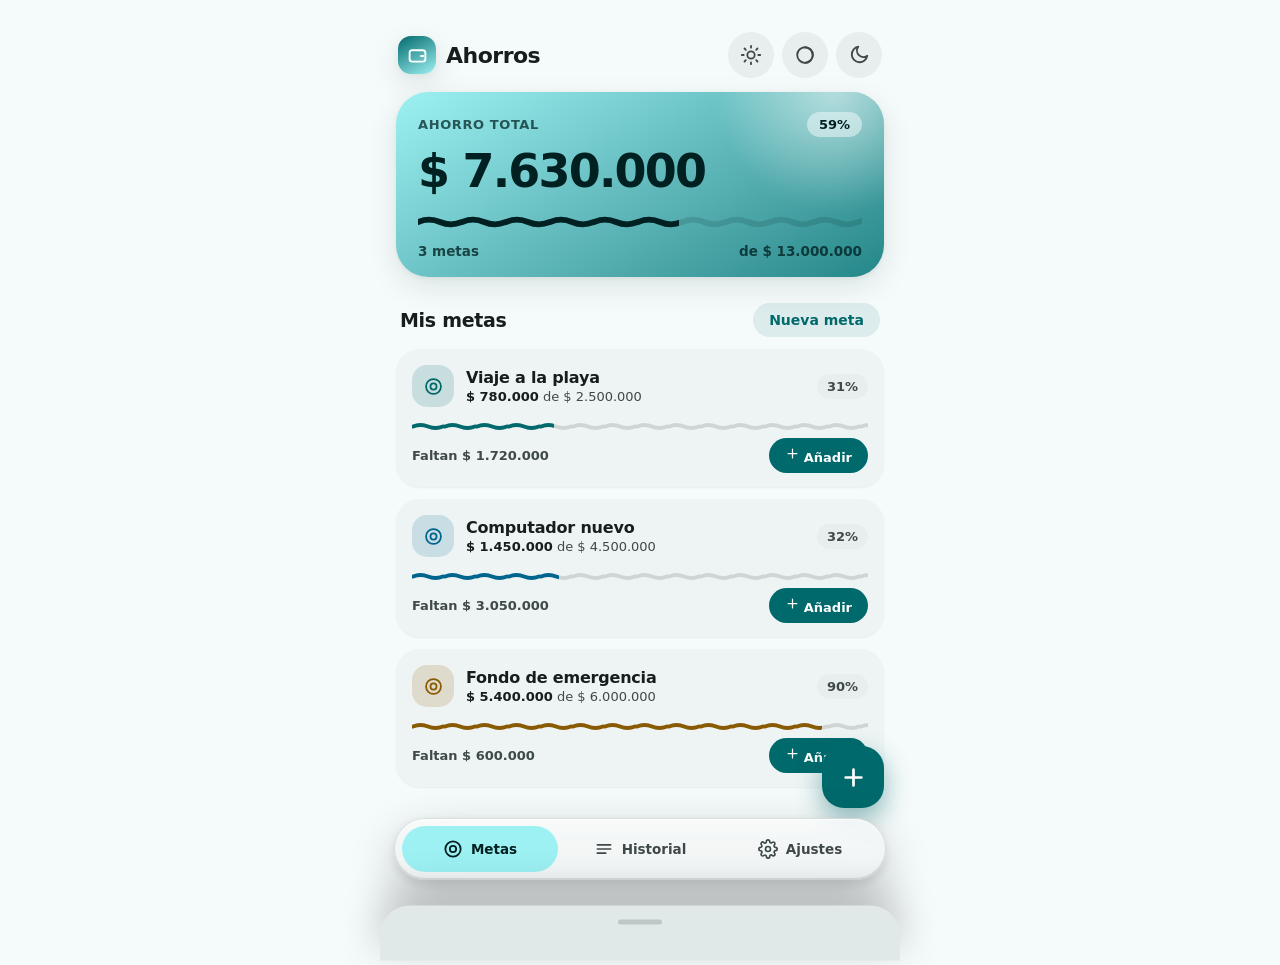
==== twa/app/src/main/assets/index.html @ 3bc35446 "fev: convertir TWA a WebView embebido (sin Chrome, offline)" ====
<!DOCTYPE html>
<html lang="es" data-theme="light">
<head>
<meta charset="utf-8" />
<meta name="viewport" content="width=device-width, initial-scale=1, viewport-fit=cover" />
<title>Ahorros</title>
<meta name="theme-color" content="#F5FAFA" media="(prefers-color-scheme: light)" />
<meta name="theme-color" content="#0E1414" media="(prefers-color-scheme: dark)" />
<meta name="apple-mobile-web-app-capable" content="yes" />
<meta name="apple-mobile-web-app-status-bar-style" content="default" />
<meta name="description" content="App de ahorros con metas y progreso animado." />
<link rel="manifest" href="./manifest.webmanifest" />
<link rel="icon" href="./icon.svg" type="image/svg+xml" />
<link rel="apple-touch-icon" href="./icon.svg" />
<link rel="stylesheet" href="./styles.css" />
</head>
<body>
  <div class="app">
    <header class="topbar">
      <div class="brand">
        <span class="brand-mark" aria-hidden="true">
          <svg viewBox="0 0 24 24" fill="none" stroke="currentColor" stroke-width="2.2" stroke-linecap="round" stroke-linejoin="round">
            <path d="M3 8.5A2.5 2.5 0 0 1 5.5 6H18a3 3 0 0 1 3 3v7a3 3 0 0 1-3 3H6a3 3 0 0 1-3-3z" />
            <path d="M16 12.5h2.5" />
          </svg>
        </span>
        <h1>Ahorros</h1>
      </div>
      <div class="topbar-actions">
        <button class="icon-btn press" id="dynamicToggle" aria-label="Color dinámico" aria-pressed="true">
          <svg viewBox="0 0 24 24" fill="none" stroke="currentColor" stroke-width="2" stroke-linecap="round" stroke-linejoin="round">
            <circle cx="12" cy="12" r="4" />
            <path d="M12 2v2M12 20v2M4.93 4.93l1.41 1.41M17.66 17.66l1.41 1.41M2 12h2M20 12h2M4.93 19.07l1.41-1.41M17.66 6.34l1.41-1.41" />
          </svg>
        </button>
        <button class="icon-btn press" id="ringToggle" aria-label="Cambiar a progreso circular" aria-pressed="false">
          <svg viewBox="0 0 24 24" fill="none" stroke="currentColor" stroke-width="2" stroke-linecap="round" stroke-linejoin="round">
            <circle cx="12" cy="12" r="8.5" />
            <path d="M12 3.5a8.5 8.5 0 0 1 0 17" />
          </svg>
        </button>
        <button class="icon-btn press" id="themeBtn" aria-label="Cambiar tema">
          <svg viewBox="0 0 24 24" fill="none" stroke="currentColor" stroke-width="2" stroke-linecap="round" stroke-linejoin="round">
            <path d="M21 12.8A8.5 8.5 0 1 1 11.2 3a7 7 0 0 0 9.8 9.8z" />
          </svg>
        </button>
      </div>
    </header>

    <main>
      <section class="view" id="view-goals">
        <div class="hero" id="hero">
          <div class="hero-glow" aria-hidden="true"></div>
          <div class="hero-top">
            <span class="hero-label">Ahorro total</span>
            <span class="hero-chip" id="heroPct">0%</span>
          </div>
          <div class="hero-amount" id="totalAmount" data-v="0">$0</div>
          <div class="prog prog-lg" id="heroProg" style="--p:0">
            <span class="prog-track"></span>
            <span class="prog-fill"></span>
            <span class="prog-stop"></span>
          </div>
          <div class="ring ring-lg" id="heroRing" hidden style="--p:0" aria-hidden="true">
            <svg viewBox="0 0 120 120">
              <path class="ring-track" d="" />
              <path class="ring-fill" d="" />
            </svg>
            <div class="ring-center">
              <span class="ring-pct" id="heroRingPct">0%</span>
            </div>
          </div>
          <div class="hero-foot">
            <span id="heroGoals">0 metas</span>
            <span id="heroTarget">de $0</span>
          </div>
        </div>

        <div class="section-head">
          <h2>Mis metas</h2>
          <button class="text-btn press" id="newGoalBtn">Nueva meta</button>
        </div>

        <ul class="goals" id="goalList"></ul>

        <div class="empty" id="emptyGoals" hidden>
          <div class="empty-art" aria-hidden="true">
            <svg viewBox="0 0 24 24" fill="none" stroke="currentColor" stroke-width="1.6" stroke-linecap="round" stroke-linejoin="round">
              <circle cx="12" cy="12" r="9" />
              <circle cx="12" cy="12" r="4.5" />
              <circle cx="12" cy="12" r="1" />
            </svg>
          </div>
          <h3>Sin metas todavía</h3>
          <p>Crea tu primera meta y mira cómo crece el progreso.</p>
          <button class="btn-filled press" id="emptyCreate">Crear mi primera meta</button>
        </div>
      </section>

      <section class="view" id="view-history" hidden>
        <div class="section-head">
          <h2>Historial</h2>
          <span class="muted" id="historyCount"></span>
        </div>
        <ul class="history" id="historyList"></ul>
        <div class="empty" id="emptyHistory" hidden>
          <div class="empty-art" aria-hidden="true">
            <svg viewBox="0 0 24 24" fill="none" stroke="currentColor" stroke-width="1.6" stroke-linecap="round" stroke-linejoin="round">
              <path d="M3.5 12a8.5 8.5 0 1 0 2.6-6.1" />
              <path d="M3 4.5V9h4.5" />
              <path d="M12 8v4.5l3 1.8" />
            </svg>
          </div>
          <h3>Aún no hay movimientos</h3>
          <p>Cada aporte que hagas aparecerá aquí.</p>
        </div>
      </section>

      <section class="view" id="view-settings" hidden>
        <div class="section-head">
          <h2>Ajustes</h2>
        </div>
        <ul class="settings" id="settingsList"></ul>
      </section>
    </main>

    <button class="fab press" id="fab" aria-label="Nueva meta">
      <svg viewBox="0 0 24 24" fill="none" stroke="currentColor" stroke-width="2.4" stroke-linecap="round">
        <path d="M12 5v14M5 12h14" />
      </svg>
    </button>

    <nav class="navbar" id="nav" aria-label="Navegación principal">
      <span class="nav-indicator" id="navIndicator" aria-hidden="true"></span>
      <button class="nav-item is-active press" data-view="goals">
        <svg viewBox="0 0 24 24" fill="none" stroke="currentColor" stroke-width="2" stroke-linecap="round" stroke-linejoin="round">
          <circle cx="12" cy="12" r="8.5" />
          <circle cx="12" cy="12" r="3.5" />
        </svg>
        <span>Metas</span>
      </button>
      <button class="nav-item press" data-view="history">
        <svg viewBox="0 0 24 24" fill="none" stroke="currentColor" stroke-width="2" stroke-linecap="round" stroke-linejoin="round">
          <path d="M4 7h16M4 12h16M4 17h10" />
        </svg>
        <span>Historial</span>
      </button>
      <button class="nav-item press" data-view="settings">
        <svg viewBox="0 0 24 24" fill="none" stroke="currentColor" stroke-width="2" stroke-linecap="round" stroke-linejoin="round">
          <circle cx="12" cy="12" r="3" />
          <path d="M19.4 15a1.65 1.65 0 0 0 .33 1.82l.06.06a2 2 0 1 1-2.83 2.83l-.06-.06a1.65 1.65 0 0 0-1.82-.33 1.65 1.65 0 0 0-1 1.51V21a2 2 0 0 1-4 0v-.09A1.65 1.65 0 0 0 9 19.4a1.65 1.65 0 0 0-1.82.33l-.06.06a2 2 0 1 1-2.83-2.83l.06-.06a1.65 1.65 0 0 0 .33-1.82 1.65 1.65 0 0 0-1.51-1H3a2 2 0 0 1 0-4h.09A1.65 1.65 0 0 0 4.6 9a1.65 1.65 0 0 0-.33-1.82l-.06-.06a2 2 0 1 1 2.83-2.83l.06.06a1.65 1.65 0 0 0 1.82.33H9a1.65 1.65 0 0 0 1-1.51V3a2 2 0 0 1 4 0v.09a1.65 1.65 0 0 0 1 1.51 1.65 1.65 0 0 0 1.82-.33l.06-.06a2 2 0 1 1 2.83 2.83l-.06.06a1.65 1.65 0 0 0-.33 1.82V9a1.65 1.65 0 0 0 1.51 1H21a2 2 0 0 1 0 4h-.09a1.65 1.65 0 0 0-1.51 1z" />
        </svg>
        <span>Ajustes</span>
      </button>
    </nav>
  </div>

  <div class="scrim" id="scrim"></div>
  <div class="sheet" id="sheet" role="dialog" aria-modal="true" aria-labelledby="sheetTitle">
    <div class="sheet-handle" aria-hidden="true"></div>
    <div class="sheet-body" id="sheetBody"></div>
  </div>

  <div class="fx-layer" id="fx" aria-hidden="true"></div>

  <script src="./app.js" defer></script>
</body>
</html>
---- twa/app/src/main/assets/styles.css ----
/* ============ Material 3 Expressive · tokens ============ */
:root {
  color-scheme: light;
  --primary: #00696b;
  --on-primary: #ffffff;
  --primary-container: #9df1f3;
  --on-primary-container: #002021;
  --secondary-container: #cfe7e7;
  --on-secondary-container: #082020;
  --surface: #f5fafa;
  --surface-container-low: #eef4f4;
  --surface-container: #e8eeee;
  --surface-container-high: #e1e8e8;
  --surface-container-highest: #dbe2e2;
  --on-surface: #171d1d;
  --on-surface-variant: #3f4949;
  --outline: #6f7979;
  --outline-variant: #bec8c8;
  --tertiary: #9c4326;
  --error: #ba1a1a;
  --shadow: 0 10px 30px rgba(0, 45, 45, .10), 0 2px 6px rgba(0, 45, 45, .06);
  --ease-emph: cubic-bezier(.05, .7, .1, 1);
  --ease-spring: cubic-bezier(.34, 1.32, .64, 1);
  --ease-bounce: cubic-bezier(.2, .9, .2, 1.35);
  --r-xl: 32px;
  --r-lg: 24px;
  --r-md: 18px;
  --wave: 38px;
}
[data-theme="dark"] {
  color-scheme: dark;
  --primary: #7fd4d6;
  --on-primary: #003739;
  --primary-container: #004f51;
  --on-primary-container: #9df1f3;
  --secondary-container: #2a3f3f;
  --on-secondary-container: #cfe7e7;
  --surface: #0d1313;
  --surface-container-low: #141b1b;
  --surface-container: #1a2121;
  --surface-container-high: #242b2b;
  --surface-container-highest: #2d3535;
  --on-surface: #dfe4e4;
  --on-surface-variant: #bfc8c8;
  --outline: #899393;
  --outline-variant: #3f4949;
  --tertiary: #ffb59d;
  --error: #ffb4ab;
  --shadow: 0 12px 34px rgba(0, 0, 0, .45), 0 2px 8px rgba(0, 0, 0, .3);
}

/* ============ color dinámico (Material You) ============ */
/* Usa el color de acento del sistema (en Windows puede venir del fondo de pantalla). */
@supports (color: AccentColor) {
  [data-dynamic="true"] {
    --primary: AccentColor;
  }
  [data-dynamic="true"][data-theme="light"] {
    --primary-container: color-mix(in srgb, AccentColor 20%, #ffffff);
    --on-primary-container: color-mix(in srgb, AccentColor 85%, #000000);
    --on-primary: AccentColorText;
  }
  [data-dynamic="true"][data-theme="dark"] {
    --primary-container: color-mix(in srgb, AccentColor 25%, #000000);
    --on-primary-container: color-mix(in srgb, AccentColor 75%, #ffffff);
    --on-primary: AccentColorText;
  }
}

*, *::before, *::after { box-sizing: border-box; }

html, body { height: 100%; }

body {
  margin: 0;
  font-family: "Segoe UI Variable Display", "Segoe UI", Roboto, system-ui, -apple-system, "Helvetica Neue", sans-serif;
  background: var(--surface);
  color: var(--on-surface);
  -webkit-tap-highlight-color: transparent;
  overscroll-behavior-y: none;
  transition: background-color .45s var(--ease-emph), color .45s var(--ease-emph);
}

h1, h2, h3, p { margin: 0; }

button { font: inherit; color: inherit; border: 0; background: none; cursor: pointer; }

.app {
  max-width: 520px;
  margin-inline: auto;
  padding: 14px 16px calc(178px + env(safe-area-inset-bottom));
  display: flex;
  flex-direction: column;
  min-height: 100dvh;
}

/* ============ top bar ============ */
.topbar {
  display: flex;
  align-items: center;
  justify-content: space-between;
  gap: 12px;
  padding: 6px 2px 14px;
}
.topbar-actions { display: flex; align-items: center; gap: 8px; }
.brand { display: flex; align-items: center; gap: 10px; }
.brand h1 {
  font-size: 22px;
  font-weight: 800;
  letter-spacing: -.5px;
}
.brand-mark {
  display: grid;
  place-items: center;
  width: 38px;
  height: 38px;
  border-radius: 13px;
  background: linear-gradient(150deg, var(--primary), var(--primary-container));
  color: var(--on-primary);
  box-shadow: var(--shadow);
}
.brand-mark svg { width: 21px; height: 21px; }

.icon-btn {
  width: 46px;
  height: 46px;
  display: grid;
  place-items: center;
  border-radius: 50%;
  background: var(--surface-container);
  color: var(--on-surface-variant);
  overflow: hidden;
  position: relative;
}
.icon-btn svg { width: 22px; height: 22px; transition: transform .5s var(--ease-spring); }
[data-theme="dark"] .icon-btn svg { transform: rotate(-25deg); }

/* ============ hero ============ */
.hero {
  position: relative;
  overflow: hidden;
  border-radius: var(--r-xl);
  padding: 20px 22px 18px;
  background: linear-gradient(150deg, var(--primary-container), color-mix(in srgb, var(--primary) 78%, var(--primary-container)));
  color: var(--on-primary-container);
  box-shadow: var(--shadow);
  isolation: isolate;
  animation: rise .6s var(--ease-emph) both;
}
.hero-glow {
  position: absolute;
  width: 260px;
  height: 260px;
  right: -80px;
  top: -130px;
  border-radius: 50%;
  background: radial-gradient(circle, rgba(255, 255, 255, .55), transparent 65%);
  filter: blur(6px);
  z-index: -1;
  animation: breathe 7s ease-in-out infinite;
}
[data-theme="dark"] .hero-glow { background: radial-gradient(circle, rgba(157, 241, 243, .28), transparent 65%); }

.hero-top { display: flex; align-items: center; justify-content: space-between; }
.hero-label {
  font-size: 13px;
  font-weight: 700;
  letter-spacing: .6px;
  text-transform: uppercase;
  opacity: .72;
}
.hero-chip {
  font-size: 13px;
  font-weight: 800;
  padding: 5px 12px;
  border-radius: 999px;
  background: rgba(255, 255, 255, .45);
  backdrop-filter: blur(6px);
  font-variant-numeric: tabular-nums;
}
[data-theme="dark"] .hero-chip { background: rgba(0, 0, 0, .28); }

.hero-amount {
  margin: 10px 0 2px;
  font-size: clamp(34px, 11.5vw, 46px);
  font-weight: 800;
  letter-spacing: -1.8px;
  line-height: 1.05;
  font-variant-numeric: tabular-nums;
  transform-origin: left center;
}
.hero-amount.bump { animation: bump .55s var(--ease-bounce); }
.hero-foot {
  display: flex;
  justify-content: space-between;
  margin-top: 12px;
  font-size: 13.5px;
  font-weight: 600;
  opacity: .78;
}

/* ============ wavy progress (M3 Expressive) ============ */
.prog {
  --track: color-mix(in srgb, currentColor 14%, transparent);
  --fill: currentColor;
  position: relative;
  height: 14px;
  margin: 14px 0 0;
  --wave-svg: url("data:image/svg+xml,%3Csvg xmlns='http://www.w3.org/2000/svg' width='38' height='14' viewBox='0 0 38 14'%3E%3Cpath d='M0 7 Q9.5 3 19 7 T38 7' fill='none' stroke='white' stroke-width='5' stroke-linecap='round'/%3E%3C/svg%3E");
  animation: rise .6s var(--ease-emph) both;
}
.prog-lg { height: 18px; --wave: 44px; margin-top: 18px; }

.prog-track, .prog-fill {
  position: absolute;
  inset: 0 auto 0 0;
  height: 100%;
  background-color: var(--track);
  -webkit-mask-image: var(--wave-svg);
  mask-image: var(--wave-svg);
  -webkit-mask-repeat: repeat-x;
  mask-repeat: repeat-x;
  -webkit-mask-size: var(--wave) 100%;
  mask-size: var(--wave) 100%;
  -webkit-mask-position: 0 0;
  mask-position: 0 0;
  animation: flow 2.0s linear infinite;
}
.prog-track { width: 100%; }
.prog-fill {
  width: calc(var(--p) * 1%);
  background-color: var(--fill);
  border-radius: 0 4px 4px 0;
  filter: drop-shadow(0 0 4px color-mix(in srgb, var(--fill) 55%, transparent));
  transition: width .95s var(--ease-spring), background-color .4s var(--ease-emph);
  will-change: width;
}
.prog-stop { display: none; }

.prog[hidden], .ring[hidden] { display: none !important; }
.ring {
  --fill: currentColor;
  --track: color-mix(in srgb, currentColor 18%, transparent);
  position: relative;
  width: 160px;
  height: 160px;
  margin: 12px auto 4px;
  display: grid;
  place-items: center;
}
.ring-lg { width: 180px; height: 180px; }
.ring-sm { width: 46px; height: 46px; margin: 0; }
.ring svg { width: 100%; height: 100%; overflow: visible; transform: rotate(-90deg); transform-origin: 50% 50%; }
.ring-track {
  fill: none;
  stroke: var(--track);
  stroke-width: 12;
}
.ring-sm .ring-track { stroke-width: 5; }
.ring-fill {
  fill: none;
  stroke: var(--fill);
  stroke-width: 12;
  stroke-linecap: round;
  transition: stroke .4s var(--ease-emph);
}
.ring-sm .ring-fill { stroke-width: 5; }
.ring-lg .ring-fill { stroke-dasharray: 327; stroke-dashoffset: calc(327 * (1 - var(--p, 0) / 100)); }
.ring-sm .ring-fill { stroke-dasharray: 126; stroke-dashoffset: calc(126 * (1 - var(--p, 0) / 100)); }
.ring-ball-group {
  transform-origin: 50% 50%;
  transform: rotate(calc(var(--p, 0) * 3.6deg));
  transition: transform .95s var(--ease-spring);
}
.ring-enter {
  animation: ringIn .65s var(--ease-bounce) both;
}
@keyframes ringIn {
  from { transform: scale(.55) rotate(-8deg); opacity: 0; filter: blur(4px); }
  60% { transform: scale(1.08) rotate(2deg); opacity: 1; filter: blur(0); }
  to { transform: scale(1) rotate(0deg); opacity: 1; filter: blur(0); }
}
.ring-stop { display: none; }
.ring-center {
  position: absolute;
  inset: 0;
  display: grid;
  place-items: center;
  pointer-events: none;
}

.ring-bounce {
  animation: ringBounce .55s var(--ease-bounce);
}
@keyframes ringBounce {
  0% { transform: scale(1); }
  40% { transform: scale(1.12); }
  100% { transform: scale(1); }
}

.ring-pct {
  font-size: 26px;
  font-weight: 800;
  letter-spacing: -1px;
  font-variant-numeric: tabular-nums;
  color: var(--on-primary-container);
}
.ring-sm + .goal-foot { margin-top: 6px; }
.goal .ring { --fill: var(--tint, var(--primary)); --track: color-mix(in srgb, var(--tint, var(--primary)) 18%, transparent); }
.ring-sm .ring-pct { font-size: 12px; }

/* el anillo reemplaza la barra en modo circular */
.goal.ring-mode .prog { display: none; }
.goal.ring-mode .ring { display: grid; }

/* ============ sections ============ */
.section-head {
  display: flex;
  align-items: center;
  justify-content: space-between;
  gap: 10px;
  margin: 26px 4px 12px;
}
.section-head h2 { font-size: 19px; font-weight: 750; letter-spacing: -.3px; }
.muted { font-size: 13px; color: var(--on-surface-variant); }
.text-btn {
  font-size: 14px;
  font-weight: 700;
  color: var(--primary);
  padding: 9px 16px;
  border-radius: 999px;
  background: color-mix(in srgb, var(--primary) 10%, transparent);
  position: relative;
  overflow: hidden;
  transition: background-color .3s var(--ease-emph), transform .2s var(--ease-spring);
}
.text-btn:active { transform: scale(.94); }

/* ============ goal cards ============ */
.goals { list-style: none; margin: 0; padding: 0; display: grid; gap: 12px; }

.goal, .move, .goal-preview { --tint: var(--tint-raw, var(--primary)); }
[data-theme="dark"] .goal,
[data-theme="dark"] .move,
[data-theme="dark"] .goal-preview { --tint: color-mix(in srgb, var(--tint-raw, var(--primary)) 55%, white); }

.goal-preview .prog { --fill: var(--tint, var(--primary)); }

.goal {
  position: relative;
  overflow: hidden;
  border-radius: var(--r-lg);
  padding: 16px 16px 14px;
  background: var(--surface-container-low);
  box-shadow: 0 1px 2px rgba(0, 35, 35, .06);
  transition: transform .22s var(--ease-spring), box-shadow .3s var(--ease-emph), background-color .3s;
  animation: cardIn .55s var(--ease-spring) both;
  animation-delay: calc(var(--i, 0) * 55ms);
  cursor: pointer;
}
.goal:active { transform: scale(.978); }
.goal.is-done { background: color-mix(in srgb, var(--primary) 12%, var(--surface-container-low)); }

.goal-head { display: flex; align-items: center; gap: 12px; }
.goal-icon {
  flex: 0 0 auto;
  width: 42px;
  height: 42px;
  border-radius: 15px;
  display: grid;
  place-items: center;
  color: var(--tint, var(--primary));
  background: color-mix(in srgb, var(--tint, var(--primary)) 16%, transparent);
}
.goal-icon svg { width: 21px; height: 21px; }
.goal-icon.is-done { color: var(--primary); }

.goal-titles { min-width: 0; flex: 1; }
.goal-titles h3 {
  font-size: 16px;
  font-weight: 700;
  letter-spacing: -.2px;
  white-space: nowrap;
  overflow: hidden;
  text-overflow: ellipsis;
}
.goal-sub { font-size: 13px; color: var(--on-surface-variant); margin-top: 2px; }
.goal-sub b { font-weight: 700; color: var(--on-surface); }

.goal-pct {
  font-size: 13px;
  font-weight: 800;
  font-variant-numeric: tabular-nums;
  color: var(--on-surface-variant);
  padding: 5px 10px;
  border-radius: 999px;
  background: var(--surface-container);
  transition: background-color .3s, color .3s;
}
.goal.is-done .goal-pct { color: var(--on-primary-container); background: var(--primary-container); }

.goal .prog { margin: 14px 0 0; height: 11px; --wave: 32px; --fill: var(--tint, var(--primary)); }

.goal-foot {
  display: flex;
  align-items: center;
  justify-content: space-between;
  margin-top: 12px;
  font-size: 13px;
  color: var(--on-surface-variant);
}
.goal-foot .rest { font-weight: 600; }
.mini-btn {
  font-size: 13px;
  font-weight: 750;
  color: var(--on-primary);
  background: var(--primary);
  padding: 8px 16px;
  border-radius: 999px;
  position: relative;
  overflow: hidden;
  transition: transform .2s var(--ease-spring), filter .2s;
}
.mini-btn:active { transform: scale(.93); }

/* ============ history ============ */
.history { list-style: none; margin: 0; padding: 0; display: grid; gap: 8px; }
.move {
  display: flex;
  align-items: center;
  gap: 12px;
  padding: 13px 14px;
  border-radius: var(--r-md);
  background: var(--surface-container-low);
  animation: cardIn .45s var(--ease-spring) both;
  animation-delay: calc(var(--i, 0) * 35ms);
}
.move-dot {
  width: 40px;
  height: 40px;
  border-radius: 14px;
  display: grid;
  place-items: center;
  color: var(--tint, var(--primary));
  background: color-mix(in srgb, var(--tint, var(--primary)) 15%, transparent);
  flex: 0 0 auto;
}
.move-dot svg { width: 19px; height: 19px; }
.move-body { flex: 1; min-width: 0; }
.move-body strong { display: block; font-size: 14.5px; font-weight: 650; }
.move-body span { font-size: 12.5px; color: var(--on-surface-variant); }
.move-amt { font-size: 15px; font-weight: 800; font-variant-numeric: tabular-nums; color: var(--primary); }

/* ============ empty ============ */
.empty { text-align: center; padding: 34px 20px 10px; animation: rise .5s var(--ease-emph) both; }
.empty-art {
  width: 78px;
  height: 78px;
  margin: 0 auto 14px;
  border-radius: 28px;
  display: grid;
  place-items: center;
  color: var(--primary);
  background: color-mix(in srgb, var(--primary) 12%, transparent);
  animation: floaty 4.5s ease-in-out infinite;
}
.empty-art svg { width: 38px; height: 38px; }
.empty h3 { font-size: 17px; font-weight: 750; }
.empty p { font-size: 14px; color: var(--on-surface-variant); margin: 6px auto 18px; max-width: 260px; line-height: 1.45; }

.btn-filled {
  display: inline-flex;
  align-items: center;
  justify-content: center;
  gap: 8px;
  width: 100%;
  padding: 15px 22px;
  border-radius: 20px;
  font-size: 15.5px;
  font-weight: 750;
  color: var(--on-primary);
  background: var(--primary);
  position: relative;
  overflow: hidden;
  transition: transform .2s var(--ease-spring), filter .25s;
  box-shadow: 0 6px 18px color-mix(in srgb, var(--primary) 28%, transparent);
}
.btn-filled:active { transform: scale(.965); }
.empty .btn-filled { width: auto; padding-inline: 26px; }

/* ============ fab + nav ============ */
.fab {
  position: fixed;
  right: max(18px, calc(50vw - 244px));
  bottom: calc(92px + env(safe-area-inset-bottom));
  width: 62px;
  height: 62px;
  display: grid;
  place-items: center;
  border-radius: 22px;
  color: var(--on-primary);
  background: var(--primary);
  box-shadow: 0 10px 26px color-mix(in srgb, var(--primary) 45%, transparent);
  overflow: hidden;
  z-index: 20;
  animation: fabIn .6s var(--ease-spring) both .15s;
  transition: border-radius .45s var(--ease-bounce), transform .25s var(--ease-spring), background-color .3s;
}
.fab svg { width: 27px; height: 27px; transition: transform .5s var(--ease-bounce); }
.fab:active { transform: scale(.9); border-radius: 50%; }
.fab.spin svg { transform: rotate(135deg); }

.navbar {
  position: fixed;
  left: 50%;
  bottom: calc(14px + env(safe-area-inset-bottom));
  transform: translateX(-50%) translateY(0);
  width: min(100vw - 28px, 492px);
  display: flex;
  padding: 7px;
  gap: 4px;
  border-radius: 999px;
  /* Liquid Glass (estilo iOS 26) */
  background: color-mix(in srgb, var(--surface-container) 40%, transparent);
  backdrop-filter: blur(28px) saturate(200%) brightness(1.12);
  -webkit-backdrop-filter: blur(28px) saturate(200%) brightness(1.12);
  border: 1px solid color-mix(in srgb, var(--on-surface) 10%, transparent);
  box-shadow:
    0 16px 48px rgba(0, 0, 0, .20),
    0 4px 12px rgba(0, 0, 0, .10),
    inset 0 1.5px 0 color-mix(in srgb, #ffffff 50%, transparent),
    inset 0 -1px 0 color-mix(in srgb, #000000 10%, transparent);
  z-index: 21;
  overflow: hidden;
  animation: navIn .7s var(--ease-spring) both .1s;
}
/* reflejo especular superior (fuente de luz) */
.navbar::before {
  content: "";
  position: absolute;
  inset: 0;
  border-radius: inherit;
  background: linear-gradient(180deg,
    color-mix(in srgb, #ffffff 45%, transparent) 0%,
    color-mix(in srgb, #ffffff 12%, transparent) 25%,
    transparent 55%);
  pointer-events: none;
  z-index: 0;
}
/* brillo líquido que fluye */
.navbar::after {
  content: "";
  position: absolute;
  inset: 0;
  border-radius: inherit;
  background: linear-gradient(100deg,
    transparent 0%,
    color-mix(in srgb, #ffffff 22%, transparent) 40%,
    transparent 70%);
  transform: translateX(-130%);
  animation: liquidSheen 7s ease-in-out infinite;
  pointer-events: none;
  z-index: 0;
}
.navbar > * { position: relative; z-index: 1; }
@keyframes liquidSheen {
  0% { transform: translateX(-130%) skewX(-15deg); opacity: 0; }
  20% { opacity: 1; }
  50% { transform: translateX(130%) skewX(-15deg); opacity: 1; }
  80% { opacity: 0; }
  100% { transform: translateX(130%) skewX(-15deg); opacity: 0; }
}
@keyframes liquidSheen {
  0% { transform: translateX(-120%) skewX(-12deg); }
  50% { transform: translateX(120%) skewX(-12deg); }
  100% { transform: translateX(120%) skewX(-12deg); }
}
.nav-indicator {
  position: absolute;
  top: 7px;
  bottom: 7px;
  left: 7px;
  width: 0;
  border-radius: 999px;
  background: var(--primary-container);
  transition: left .5s var(--ease-spring), width .5s var(--ease-spring), background-color .35s;
  z-index: 0;
}
[data-theme="dark"] .nav-indicator { background: var(--primary-container); }
.nav-item {
  position: relative;
  z-index: 1;
  flex: 1;
  display: flex;
  align-items: center;
  justify-content: center;
  gap: 8px;
  padding: 13px 10px;
  border-radius: 999px;
  font-size: 13.5px;
  font-weight: 700;
  color: var(--on-surface-variant);
  overflow: hidden;
  transition: color .3s var(--ease-emph), transform .2s var(--ease-spring);
}
.nav-item svg { width: 20px; height: 20px; transition: transform .5s var(--ease-bounce); }
.nav-item.is-active { color: var(--on-primary-container); }
.nav-item.is-active svg { transform: scale(1.08); }
.nav-item:active { transform: scale(.96); }

/* ============ ripple / press layer ============ */
:where(.press) { position: relative; }
.ripple {
  position: absolute;
  border-radius: 50%;
  background: currentColor;
  opacity: .18;
  transform: scale(0);
  pointer-events: none;
  animation: ripple .6s var(--ease-emph) forwards;
}

/* ============ scrim + sheet ============ */
.scrim {
  position: fixed;
  inset: 0;
  background: rgba(0, 12, 12, .42);
  opacity: 0;
  pointer-events: none;
  transition: opacity .35s var(--ease-emph);
  z-index: 40;
  backdrop-filter: blur(0px);
}
.scrim.open { opacity: 1; pointer-events: auto; backdrop-filter: blur(3px); }

.sheet {
  position: fixed;
  left: 50%;
  bottom: 0;
  width: min(100%, 520px);
  max-height: 88dvh;
  overflow-y: auto;
  transform: translate(-50%, 110%);
  border-radius: 30px 30px 0 0;
  background: var(--surface-container-high);
  box-shadow: 0 -14px 40px rgba(0, 0, 0, .22);
  z-index: 41;
  padding: 10px 18px calc(24px + env(safe-area-inset-bottom));
  transition: transform .55s var(--ease-emph), border-radius .4s var(--ease-spring);
  overscroll-behavior: contain;
}
.sheet.open { transform: translate(-50%, 0); }
.sheet-handle {
  width: 44px;
  height: 5px;
  border-radius: 999px;
  background: var(--outline-variant);
  margin: 4px auto 12px;
}
.sheet-body > * + * { margin-top: 14px; }
.sheet-title { font-size: 21px; font-weight: 800; letter-spacing: -.5px; }
.sheet-title em { font-style: normal; color: var(--primary); }
.sheet-sub { font-size: 14px; color: var(--on-surface-variant); margin-top: 4px; }

.field { display: block; }
.field > span {
  display: block;
  font-size: 12.5px;
  font-weight: 700;
  letter-spacing: .3px;
  text-transform: uppercase;
  color: var(--on-surface-variant);
  margin: 0 0 6px 4px;
}
.field input, .amount-input {
  width: 100%;
  border: 0;
  border-radius: var(--r-md);
  background: var(--surface-container-lowest, var(--surface));
  color: var(--on-surface);
  padding: 15px 16px;
  font: inherit;
  font-size: 16px;
  font-weight: 600;
  outline: 2px solid transparent;
  transition: outline-color .25s var(--ease-emph), background-color .3s;
}
[data-theme="dark"] .field input, [data-theme="dark"] .amount-input { background: var(--surface-container); }
.field input:focus, .amount-input:focus { outline-color: var(--primary); }

.amount-wrap {
  display: flex;
  align-items: center;
  gap: 6px;
  border-radius: var(--r-md);
  padding: 6px 16px;
  background: var(--surface-container-lowest, var(--surface));
  outline: 2px solid transparent;
  transition: outline-color .25s var(--ease-emph);
}
[data-theme="dark"] .amount-wrap { background: var(--surface-container); }
.amount-wrap:focus-within { outline-color: var(--primary); }
.amount-wrap .cur { font-size: 26px; font-weight: 800; color: var(--on-surface-variant); }
.amount-wrap input {
  flex: 1;
  border: 0;
  background: none;
  color: var(--on-surface);
  font: inherit;
  font-size: 30px;
  font-weight: 800;
  letter-spacing: -1px;
  padding: 8px 0;
  outline: none;
  font-variant-numeric: tabular-nums;
  min-width: 0;
}
.amount-wrap input::placeholder { color: var(--outline-variant); }

.chips { display: flex; flex-wrap: wrap; gap: 8px; }
.chip-btn {
  font-size: 13.5px;
  font-weight: 700;
  padding: 9px 15px;
  border-radius: 999px;
  color: var(--on-surface-variant);
  background: var(--surface-container-highest);
  border: 1px solid transparent;
  position: relative;
  overflow: hidden;
  transition: transform .2s var(--ease-spring), background-color .25s, color .25s;
}
.chip-btn:active { transform: scale(.92); }
.chip-btn.sel { background: var(--primary-container); color: var(--on-primary-container); }

.sheet-actions { display: flex; gap: 10px; margin-top: 18px; }
.btn-tonal {
  flex: 0 0 auto;
  padding: 15px 20px;
  border-radius: 20px;
  font-size: 15px;
  font-weight: 720;
  color: var(--on-surface);
  background: var(--surface-container-highest);
  position: relative;
  overflow: hidden;
  transition: transform .2s var(--ease-spring), background-color .25s;
}
.btn-tonal:active { transform: scale(.95); }
.sheet-actions .btn-filled { flex: 1; }
.btn-danger { color: var(--error); background: color-mix(in srgb, var(--error) 12%, transparent); }

.goal-preview {
  border-radius: var(--r-md);
  background: var(--surface-container);
  padding: 14px 16px;
}
.goal-preview .prog { margin: 0; height: 12px; }
.goal-preview-head {
  display: flex;
  justify-content: space-between;
  font-size: 13px;
  font-weight: 650;
  color: var(--on-surface-variant);
  margin-bottom: 11px;
}
.goal-preview-head b { color: var(--on-surface); }

/* ============ ajustes ============ */
.settings { list-style: none; margin: 0; padding: 0; display: grid; gap: 10px; }
.setting {
  display: flex;
  align-items: center;
  gap: 14px;
  padding: 14px 16px;
  border-radius: var(--r-md);
  background: var(--surface-container-low);
  animation: cardIn .45s var(--ease-spring) both;
}
#openUpdates { cursor: pointer; transition: background-color .25s, transform .2s var(--ease-spring); }
#openUpdates:active { transform: scale(.98); }
.setting-icon {
  width: 40px;
  height: 40px;
  border-radius: 14px;
  display: grid;
  place-items: center;
  color: var(--primary);
  background: color-mix(in srgb, var(--primary) 14%, transparent);
  flex: 0 0 auto;
}
.setting-icon svg { width: 20px; height: 20px; }
.setting-body { flex: 1; min-width: 0; }
.setting-body strong { display: block; font-size: 15px; font-weight: 700; letter-spacing: -.2px; }
.setting-body span { font-size: 12.5px; color: var(--on-surface-variant); }
.setting-control { flex: 0 0 auto; }
.seg {
  display: inline-flex;
  padding: 3px;
  border-radius: 999px;
  background: var(--surface-container-highest);
  gap: 2px;
}
.seg button {
  font-size: 12.5px;
  font-weight: 700;
  padding: 7px 12px;
  border-radius: 999px;
  color: var(--on-surface-variant);
  transition: background-color .25s var(--ease-emph), color .25s;
}
.seg button.is-active {
  background: var(--primary);
  color: var(--on-primary);
}
.toggle {
  width: 46px;
  height: 28px;
  border-radius: 999px;
  background: var(--surface-container-highest);
  position: relative;
  transition: background-color .25s var(--ease-emph);
}
.toggle::after {
  content: "";
  position: absolute;
  top: 3px;
  left: 3px;
  width: 22px;
  height: 22px;
  border-radius: 50%;
  background: #fff;
  box-shadow: 0 2px 6px rgba(0,0,0,.2);
  transition: transform .3s var(--ease-spring), background-color .25s;
}
.toggle.is-on { background: var(--primary); }
.toggle.is-on::after { transform: translateX(18px); background: var(--on-primary); }
.setting-btn {
  width: 100%;
  text-align: left;
  padding: 14px 16px;
  border-radius: var(--r-md);
  background: var(--surface-container-low);
  color: var(--error);
  font-weight: 700;
  display: flex;
  align-items: center;
  gap: 14px;
  transition: background-color .25s, transform .2s var(--ease-spring);
}
.setting-btn:active { transform: scale(.98); }
.setting-btn .setting-icon { color: var(--error); background: color-mix(in srgb, var(--error) 12%, transparent); }
.settings select {
  border: 0;
  border-radius: 12px;
  background: var(--surface-container-highest);
  color: var(--on-surface);
  padding: 8px 12px;
  font: inherit;
  font-size: 13px;
  font-weight: 700;
  outline: 2px solid transparent;
  transition: outline-color .25s var(--ease-emph);
}
.settings select:focus { outline-color: var(--primary); }

/* ============ fx ============ */
.fx-layer { position: fixed; inset: 0; pointer-events: none; z-index: 60; }
.fx-piece {
  position: fixed;
  width: 9px;
  height: 9px;
  border-radius: 3px;
  animation: fxOut 1s var(--ease-emph) forwards;
}
.fx-float {
  position: fixed;
  font-size: 20px;
  font-weight: 800;
  color: var(--primary);
  text-shadow: 0 2px 10px rgba(255, 255, 255, .4);
  animation: floatUp 1.15s var(--ease-emph) forwards;
  pointer-events: none;
}

/* ============ keyframes ============ */
@keyframes flow {
  from { -webkit-mask-position: 0 0; mask-position: 0 0; }
  to { -webkit-mask-position: var(--wave) 0; mask-position: var(--wave) 0; }
}
@keyframes rise {
  from { opacity: 0; transform: translateY(14px); }
  to { opacity: 1; transform: none; }
}
@keyframes cardIn {
  from { opacity: 0; transform: translateY(12px) scale(.97); }
  to { opacity: 1; transform: none; }
}
@keyframes navIn {
  from { opacity: 0; transform: translateX(-50%) translateY(24px) scale(.94); }
  to { opacity: 1; transform: translateX(-50%) translateY(0) scale(1); }
}
@keyframes fabIn {
  from { opacity: 0; transform: scale(.5) rotate(-40deg); }
  to { opacity: 1; transform: none; }
}
@keyframes bump {
  0% { transform: scale(1); }
  40% { transform: scale(1.045); }
  100% { transform: scale(1); }
}
@keyframes breathe {
  0%, 100% { transform: scale(1) translate(0, 0); opacity: .9; }
  50% { transform: scale(1.12) translate(-8px, 10px); opacity: 1; }
}
@keyframes floaty {
  0%, 100% { transform: translateY(0) rotate(0deg); }
  50% { transform: translateY(-7px) rotate(3deg); }
}
@keyframes ripple {
  to { transform: scale(2.6); opacity: 0; }
}
@keyframes fxOut {
  0% { transform: translate(0, 0) scale(.5) rotate(0); opacity: 1; }
  100% { transform: translate(var(--dx), var(--dy)) scale(1) rotate(var(--rot)); opacity: 0; }
}
@keyframes floatUp {
  0% { transform: translate(-50%, 0) scale(.7); opacity: 0; }
  25% { opacity: 1; transform: translate(-50%, -18px) scale(1.05); }
  100% { transform: translate(-50%, -80px) scale(.95); opacity: 0; }
}

/* ============ responsive / motion ============ */
@media (min-width: 560px) {
  .app { padding-top: 26px; }
  .navbar { bottom: 20px; }
}

@media (prefers-reduced-motion: reduce) {
  *, *::before, *::after {
    animation-duration: .01ms !important;
    animation-iteration-count: 1 !important;
    transition-duration: .01ms !important;
  }
}
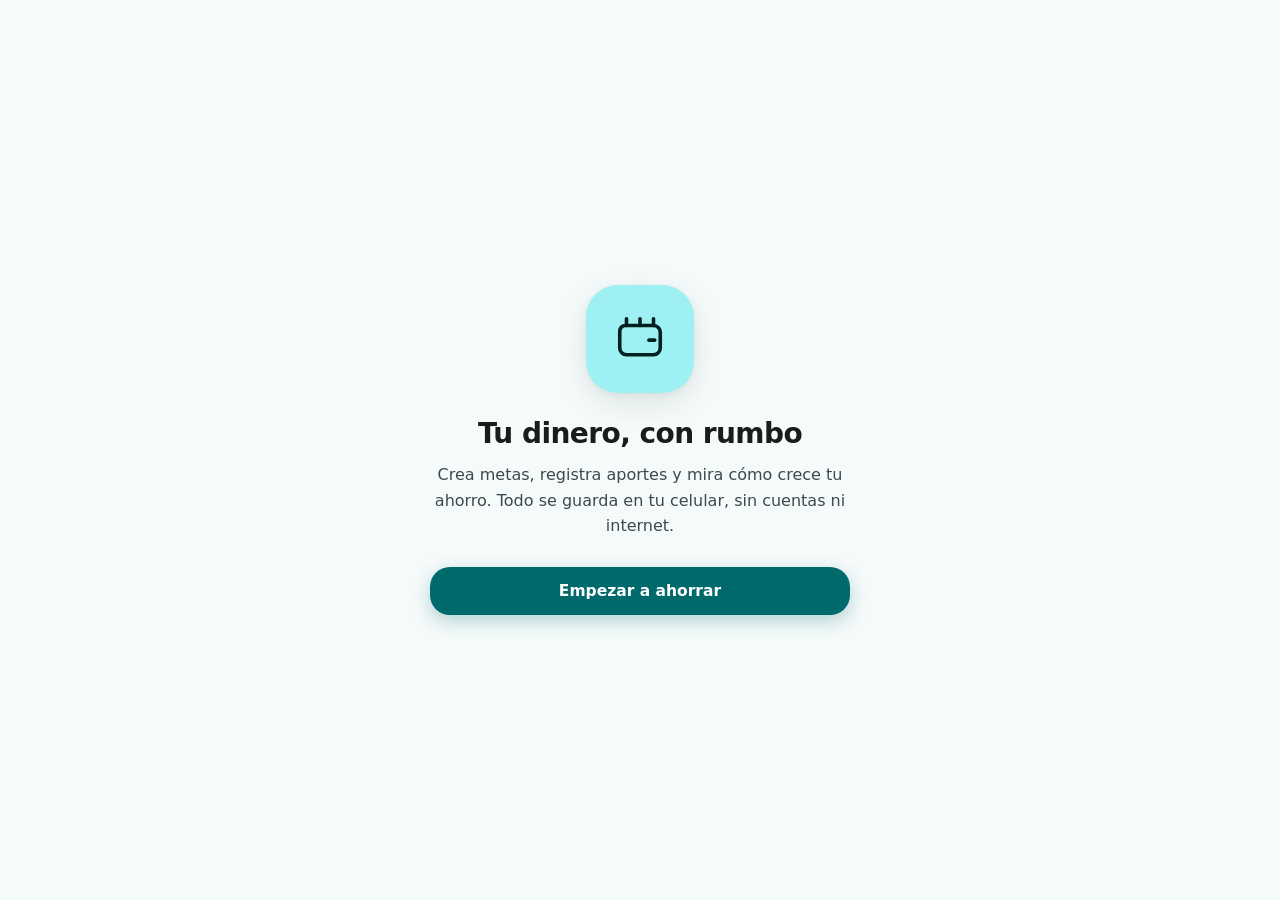
==== commit 82cd5fda: "feat: Material You, bienvenida, instalador interno y fix barra de estado (v1.0.2)" ====
--- a/twa/app/src/main/assets/index.html
+++ b/twa/app/src/main/assets/index.html
@@ -25,25 +25,6 @@
           </svg>
         </span>
         <h1>Ahorros</h1>
-      </div>
-      <div class="topbar-actions">
-        <button class="icon-btn press" id="dynamicToggle" aria-label="Color dinámico" aria-pressed="true">
-          <svg viewBox="0 0 24 24" fill="none" stroke="currentColor" stroke-width="2" stroke-linecap="round" stroke-linejoin="round">
-            <circle cx="12" cy="12" r="4" />
-            <path d="M12 2v2M12 20v2M4.93 4.93l1.41 1.41M17.66 17.66l1.41 1.41M2 12h2M20 12h2M4.93 19.07l1.41-1.41M17.66 6.34l1.41-1.41" />
-          </svg>
-        </button>
-        <button class="icon-btn press" id="ringToggle" aria-label="Cambiar a progreso circular" aria-pressed="false">
-          <svg viewBox="0 0 24 24" fill="none" stroke="currentColor" stroke-width="2" stroke-linecap="round" stroke-linejoin="round">
-            <circle cx="12" cy="12" r="8.5" />
-            <path d="M12 3.5a8.5 8.5 0 0 1 0 17" />
-          </svg>
-        </button>
-        <button class="icon-btn press" id="themeBtn" aria-label="Cambiar tema">
-          <svg viewBox="0 0 24 24" fill="none" stroke="currentColor" stroke-width="2" stroke-linecap="round" stroke-linejoin="round">
-            <path d="M21 12.8A8.5 8.5 0 1 1 11.2 3a7 7 0 0 0 9.8 9.8z" />
-          </svg>
-        </button>
       </div>
     </header>
 
--- a/twa/app/src/main/assets/styles.css
+++ b/twa/app/src/main/assets/styles.css
@@ -88,7 +88,7 @@
 .app {
   max-width: 520px;
   margin-inline: auto;
-  padding: 14px 16px calc(178px + env(safe-area-inset-bottom));
+  padding: calc(14px + var(--sbh, 0px)) 16px calc(178px + env(safe-area-inset-bottom));
   display: flex;
   flex-direction: column;
   min-height: 100dvh;
@@ -943,3 +943,46 @@
     transition-duration: .01ms !important;
   }
 }
+
+/* ============ pantalla de bienvenida ============ */
+.welcome {
+  position: fixed;
+  inset: 0;
+  z-index: 200;
+  display: grid;
+  place-items: center;
+  padding: 24px;
+  background: var(--surface);
+  animation: welcomeIn .45s var(--ease-emph) both;
+}
+.welcome.welcome-out { animation: welcomeOut .45s var(--ease-emph) both; }
+@keyframes welcomeIn { from { opacity: 0; transform: scale(1.03); } to { opacity: 1; transform: scale(1); } }
+@keyframes welcomeOut { from { opacity: 1; transform: scale(1); } to { opacity: 0; transform: scale(.97); } }
+.welcome-card {
+  width: min(100%, 420px);
+  text-align: center;
+}
+.welcome-art {
+  width: 108px;
+  height: 108px;
+  margin: 0 auto 24px;
+  border-radius: 32px;
+  display: grid;
+  place-items: center;
+  color: var(--on-primary-container);
+  background: var(--primary-container);
+  box-shadow: var(--shadow);
+}
+.welcome-art svg { width: 54px; height: 54px; }
+.welcome-card h2 {
+  font-size: 28px;
+  font-weight: 800;
+  letter-spacing: -.02em;
+  margin-bottom: 12px;
+}
+.welcome-card p {
+  color: var(--on-surface-variant);
+  line-height: 1.6;
+  margin-bottom: 28px;
+}
+.welcome-card .btn-filled { width: 100%; }
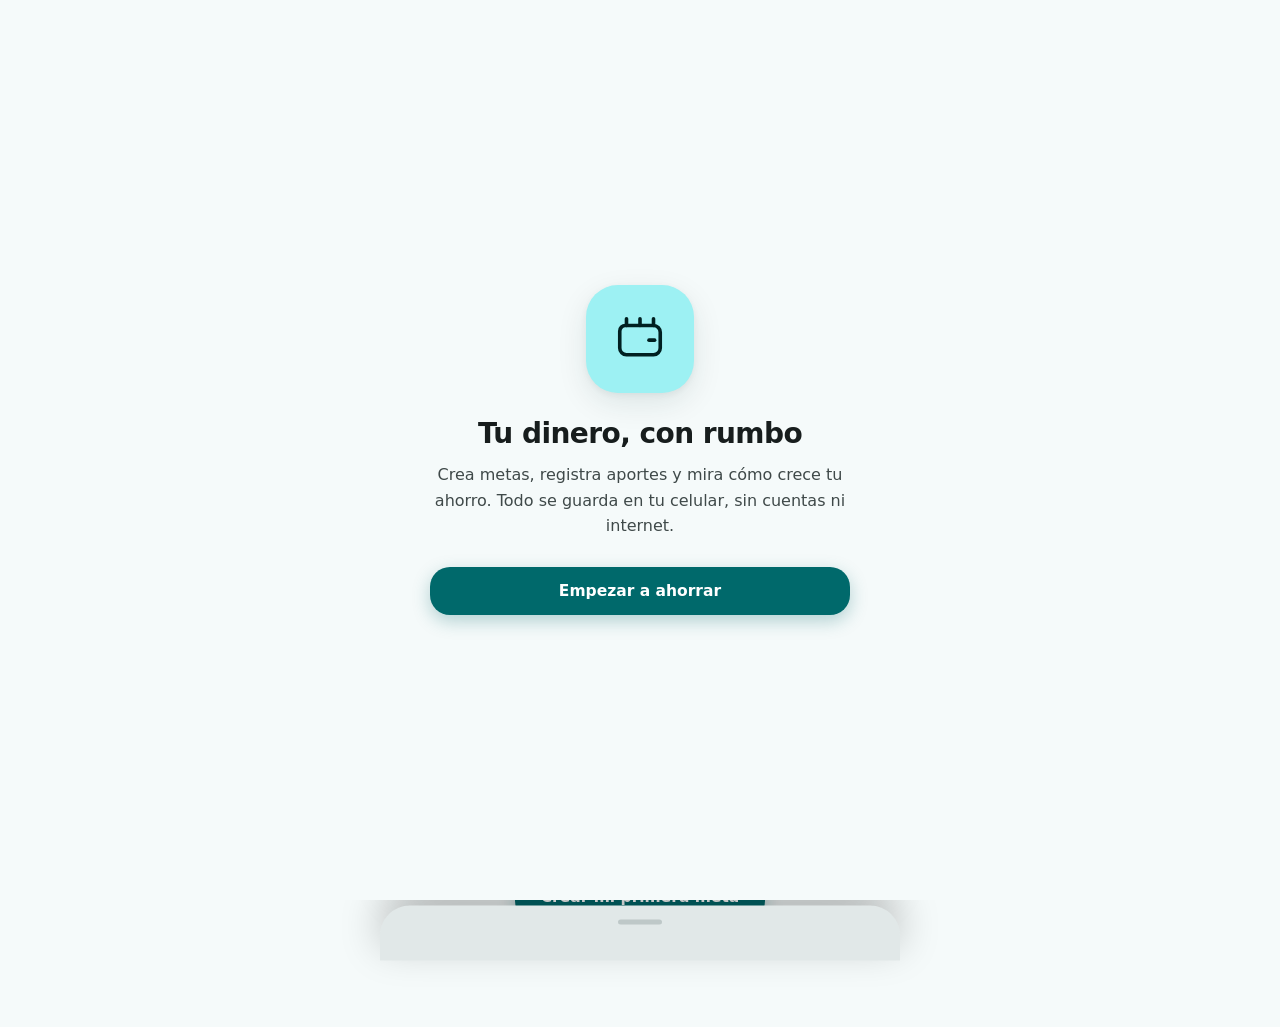
==== commit f49bafd4: "feat: estadisticas Material 3 con gusanito y barras animadas (v1.0.9)" ====
--- a/twa/app/src/main/assets/index.html
+++ b/twa/app/src/main/assets/index.html
@@ -57,6 +57,40 @@
           </div>
         </div>
 
+        <section class="stats" id="stats" aria-label="Estadísticas">
+          <div class="stats-head">
+            <h2>Estadísticas</h2>
+            <span class="stats-badge">Este mes</span>
+          </div>
+          <div class="stats-loading" id="statsLoading">
+            <div class="worm"><span></span></div>
+          </div>
+          <div class="stats-body" id="statsBody" hidden>
+            <div class="stats-grid">
+              <div class="stat-card">
+                <span class="stat-label">Ahorrado</span>
+                <strong class="stat-value" id="statIn">$0</strong>
+              </div>
+              <div class="stat-card">
+                <span class="stat-label">Retirado</span>
+                <strong class="stat-value" id="statOut">$0</strong>
+              </div>
+              <div class="stat-card">
+                <span class="stat-label">Aportes</span>
+                <strong class="stat-value" id="statCountIn">0</strong>
+              </div>
+              <div class="stat-card">
+                <span class="stat-label">Retiros</span>
+                <strong class="stat-value" id="statCountOut">0</strong>
+              </div>
+            </div>
+            <div class="chart-card">
+              <div class="chart-head"><span>Últimos 7 días</span><b id="chartTotal">$0</b></div>
+              <div class="chart" id="chart"></div>
+            </div>
+          </div>
+        </section>
+
         <div class="section-head">
           <h2>Mis metas</h2>
           <button class="text-btn press" id="newGoalBtn">Nueva meta</button>
@@ -105,12 +139,6 @@
       </section>
     </main>
 
-    <button class="fab press" id="fab" aria-label="Nueva meta">
-      <svg viewBox="0 0 24 24" fill="none" stroke="currentColor" stroke-width="2.4" stroke-linecap="round">
-        <path d="M12 5v14M5 12h14" />
-      </svg>
-    </button>
-
     <nav class="navbar" id="nav" aria-label="Navegación principal">
       <span class="nav-indicator" id="navIndicator" aria-hidden="true"></span>
       <button class="nav-item is-active press" data-view="goals">
--- a/twa/app/src/main/assets/styles.css
+++ b/twa/app/src/main/assets/styles.css
@@ -88,7 +88,7 @@
 .app {
   max-width: 520px;
   margin-inline: auto;
-  padding: calc(14px + var(--sbh, 0px)) 16px calc(178px + env(safe-area-inset-bottom));
+  padding: var(--sbh, 0px) 16px calc(96px + env(safe-area-inset-bottom));
   display: flex;
   flex-direction: column;
   min-height: 100dvh;
@@ -422,6 +422,16 @@
   transition: transform .2s var(--ease-spring), filter .2s;
 }
 .mini-btn:active { transform: scale(.93); }
+.goal-actions { display: inline-flex; align-items: center; gap: 8px; }
+.mini-btn-out {
+  color: var(--on-surface-variant);
+  background: var(--surface-container-highest);
+  padding: 8px;
+  line-height: 0;
+}
+.mini-btn-out:active { transform: scale(.9); }
+.move-out .move-dot { color: var(--error); background: color-mix(in srgb, var(--error) 14%, transparent); }
+.move-out .move-amt { color: var(--error); }
 
 /* ============ history ============ */
 .history { list-style: none; margin: 0; padding: 0; display: grid; gap: 8px; }
@@ -986,3 +996,76 @@
   margin-bottom: 28px;
 }
 .welcome-card .btn-filled { width: 100%; }
+
+/* ============ estadísticas (Material 3 Expressivo) ============ */
+.stats { margin: 2px 0 22px; }
+.stats-head {
+  display: flex; align-items: center; justify-content: space-between;
+  margin-bottom: 10px;
+}
+.stats-head h2 { font-size: 15px; font-weight: 800; letter-spacing: -.2px; }
+.stats-badge {
+  font-size: 11px; font-weight: 700;
+  color: var(--on-primary-container);
+  background: var(--primary-container);
+  padding: 5px 11px; border-radius: 999px;
+}
+
+/* Indicador indeterminado "gusanito" de Material 3 */
+.stats-loading { padding: 22px 2px; }
+.worm {
+  position: relative; height: 4px; border-radius: 999px;
+  background: var(--surface-container-highest); overflow: hidden;
+}
+.worm span {
+  position: absolute; top: 0; bottom: 0; left: -40%;
+  width: 40%; border-radius: 999px; background: var(--primary);
+  animation: wormRun 1.35s var(--ease-emph) infinite;
+}
+@keyframes wormRun {
+  0%   { left: -40%; transform: scaleX(.35); }
+  50%  { left: 32%;  transform: scaleX(1); }
+  100% { left: 100%; transform: scaleX(.35); }
+}
+
+.stats-grid { display: grid; grid-template-columns: repeat(2, 1fr); gap: 10px; }
+.stat-card {
+  display: flex; flex-direction: column; gap: 5px;
+  padding: 14px 15px; border-radius: var(--r-md);
+  background: var(--surface-container-low);
+  animation: cardIn .5s var(--ease-spring) both;
+}
+.stat-card:nth-child(2) { animation-delay: .06s; }
+.stat-card:nth-child(3) { animation-delay: .12s; }
+.stat-card:nth-child(4) { animation-delay: .18s; }
+.stat-label { font-size: 12px; font-weight: 600; color: var(--on-surface-variant); }
+.stat-value { font-size: 19px; font-weight: 800; letter-spacing: -.4px; font-variant-numeric: tabular-nums; }
+
+.chart-card {
+  margin-top: 10px; padding: 14px 15px 12px;
+  border-radius: var(--r-lg); background: var(--surface-container-low);
+  animation: cardIn .55s var(--ease-spring) both; animation-delay: .2s;
+}
+.chart-head {
+  display: flex; align-items: center; justify-content: space-between;
+  font-size: 12px; color: var(--on-surface-variant); margin-bottom: 12px;
+}
+.chart-head b { color: var(--on-surface); font-variant-numeric: tabular-nums; }
+.chart { display: flex; align-items: flex-end; gap: 7px; height: 76px; }
+.chart-bar {
+  flex: 1; height: 100%; display: flex; flex-direction: column;
+  align-items: center; justify-content: flex-end; gap: 5px;
+}
+.chart-bar i {
+  display: block; width: 100%; max-width: 26px; min-height: 5px;
+  border-radius: 8px 8px 4px 4px; background: var(--primary);
+  transform-origin: bottom;
+  animation: barGrow .6s var(--ease-spring) both;
+  animation-delay: calc(var(--i, 0) * 55ms + 220ms);
+}
+.chart-bar.out i { background: var(--error); }
+.chart-bar small { font-size: 9px; color: var(--on-surface-variant); text-transform: capitalize; }
+@keyframes barGrow {
+  from { transform: scaleY(.02); opacity: .25; }
+  to   { transform: scaleY(1); opacity: 1; }
+}
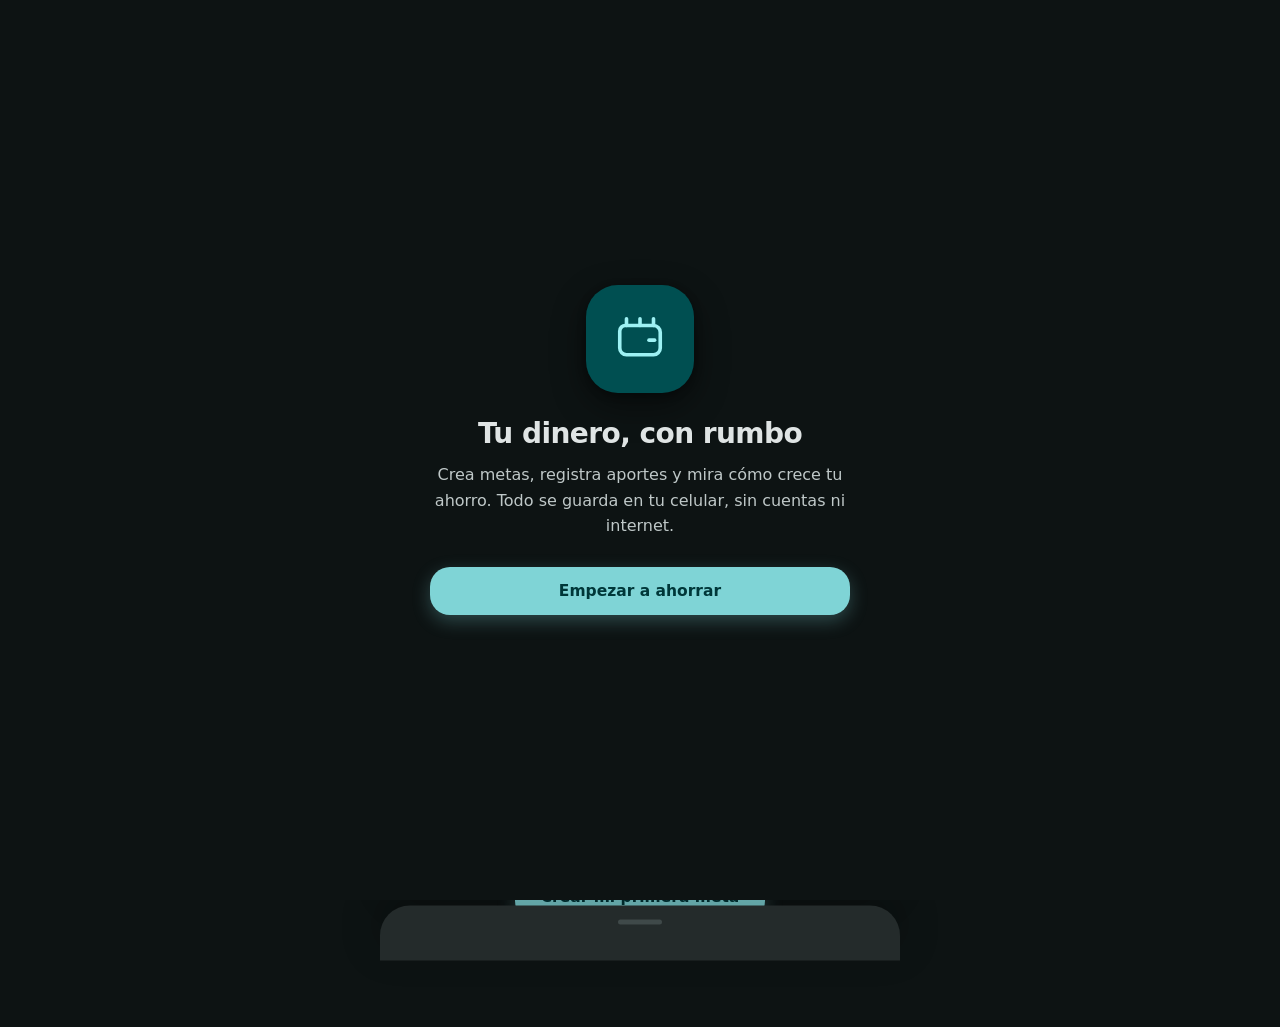
==== commit 3d91336a: "fix: forzar modo oscuro y quitar opcion de tema claro (v1.0.10)" ====
--- a/twa/app/src/main/assets/index.html
+++ b/twa/app/src/main/assets/index.html
@@ -1,11 +1,10 @@
 <!DOCTYPE html>
-<html lang="es" data-theme="light">
+<html lang="es" data-theme="dark">
 <head>
 <meta charset="utf-8" />
 <meta name="viewport" content="width=device-width, initial-scale=1, viewport-fit=cover" />
 <title>Ahorros</title>
-<meta name="theme-color" content="#F5FAFA" media="(prefers-color-scheme: light)" />
-<meta name="theme-color" content="#0E1414" media="(prefers-color-scheme: dark)" />
+<meta name="theme-color" content="#0E1414" />
 <meta name="apple-mobile-web-app-capable" content="yes" />
 <meta name="apple-mobile-web-app-status-bar-style" content="default" />
 <meta name="description" content="App de ahorros con metas y progreso animado." />
--- a/twa/app/src/main/assets/styles.css
+++ b/twa/app/src/main/assets/styles.css
@@ -1,6 +1,6 @@
 /* ============ Material 3 Expressive · tokens ============ */
 :root {
-  color-scheme: light;
+  color-scheme: dark;
   --primary: #00696b;
   --on-primary: #ffffff;
   --primary-container: #9df1f3;
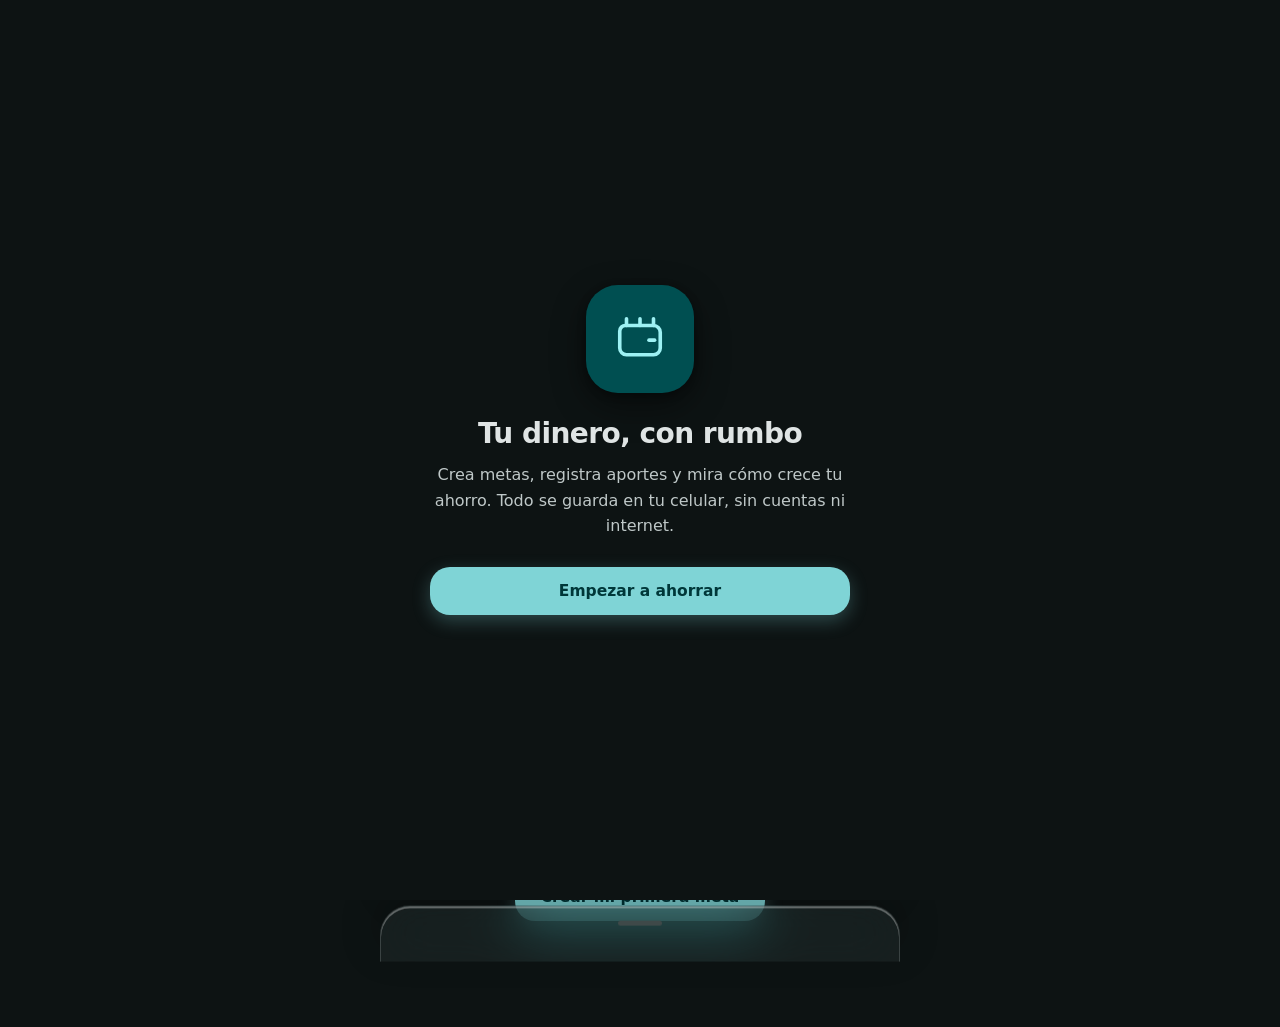
==== commit 0747a9a6: "feat: bloqueo PIN/patron/huella con codigo de rescate (v1.1.4)" ====
--- a/twa/app/src/main/assets/index.html
+++ b/twa/app/src/main/assets/index.html
@@ -171,6 +171,9 @@
 
   <div class="fx-layer" id="fx" aria-hidden="true"></div>
 
+  <div class="lock" id="lock" hidden role="dialog" aria-modal="true" aria-label="Bloqueo de la app"></div>
+
   <script src="./app.js" defer></script>
+  <script src="./lock.js" defer></script>
 </body>
 </html>
--- a/twa/app/src/main/assets/styles.css
+++ b/twa/app/src/main/assets/styles.css
@@ -1,3 +1,21 @@
+/* ============ tipografía Inter (embebida en el APK, funciona offline) ============ */
+@font-face {
+  font-family: "Inter";
+  font-style: normal;
+  font-weight: 100 900;
+  font-display: swap;
+  src: url("./fonts/Inter-latin.woff2") format("woff2");
+  unicode-range: U+0000-00FF, U+0131, U+0152-0153, U+02BB-02BC, U+02C6, U+02DA, U+02DC, U+0304, U+0308, U+0329, U+2000-206F, U+20AC, U+2122, U+2191, U+2193, U+2212, U+2215, U+FEFF, U+FFFD;
+}
+@font-face {
+  font-family: "Inter";
+  font-style: normal;
+  font-weight: 100 900;
+  font-display: swap;
+  src: url("./fonts/Inter-latin-ext.woff2") format("woff2");
+  unicode-range: U+0100-02BA, U+02BD-02C5, U+02C7-02CC, U+02CE-02D7, U+02DD-02FF, U+0304, U+0308, U+0329, U+1D00-1DBF, U+1E00-1E9F, U+1EF2-1EFF, U+2020, U+20A0-20AB, U+20AD-20C4, U+2113, U+2C60-2C7F, U+A720-A7FF;
+}
+
 /* ============ Material 3 Expressive · tokens ============ */
 :root {
   color-scheme: dark;
@@ -26,6 +44,16 @@
   --r-lg: 24px;
   --r-md: 18px;
   --wave: 38px;
+
+  /* ============ liquid glass (0 = opaco, 100 = más cristal) ============ */
+  --glass: 72;
+  --glass-a: calc(92% - var(--glass) * 0.82%);
+  --glass-sheet-a: calc(96% - var(--glass) * 0.62%);
+  --glass-blur: calc(6px + var(--glass) * 0.28px);
+  --glass-sat: calc(110% + var(--glass) * 1.1%);
+  --glass-hi: calc(var(--glass) * 0.55%);
+  --glass-border: calc(8% + var(--glass) * 0.14%);
+  --wave-svg: url("data:image/svg+xml,%3Csvg xmlns='http://www.w3.org/2000/svg' width='38' height='14' viewBox='0 0 38 14'%3E%3Cpath d='M0 7 Q9.5 3 19 7 T38 7' fill='none' stroke='white' stroke-width='5' stroke-linecap='round'/%3E%3C/svg%3E");
 }
 [data-theme="dark"] {
   color-scheme: dark;
@@ -73,7 +101,7 @@
 
 body {
   margin: 0;
-  font-family: "Segoe UI Variable Display", "Segoe UI", Roboto, system-ui, -apple-system, "Helvetica Neue", sans-serif;
+  font-family: "Inter", system-ui, -apple-system, "Roboto", sans-serif;
   background: var(--surface);
   color: var(--on-surface);
   -webkit-tap-highlight-color: transparent;
@@ -530,30 +558,35 @@
   padding: 7px;
   gap: 4px;
   border-radius: 999px;
-  /* Liquid Glass (estilo iOS 26) */
-  background: color-mix(in srgb, var(--surface-container) 40%, transparent);
-  backdrop-filter: blur(28px) saturate(200%) brightness(1.12);
-  -webkit-backdrop-filter: blur(28px) saturate(200%) brightness(1.12);
-  border: 1px solid color-mix(in srgb, var(--on-surface) 10%, transparent);
+  /* Liquid Glass (iOS 26/27): refracción + reflejo + borde de lente */
+  background: color-mix(in srgb, var(--surface-container) var(--glass-a), transparent);
+  backdrop-filter: blur(var(--glass-blur)) saturate(var(--glass-sat)) brightness(1.08) contrast(1.05);
+  -webkit-backdrop-filter: blur(var(--glass-blur)) saturate(var(--glass-sat)) brightness(1.08) contrast(1.05);
+  border: 1px solid color-mix(in srgb, var(--on-surface) var(--glass-border), transparent);
   box-shadow:
     0 16px 48px rgba(0, 0, 0, .20),
     0 4px 12px rgba(0, 0, 0, .10),
-    inset 0 1.5px 0 color-mix(in srgb, #ffffff 50%, transparent),
-    inset 0 -1px 0 color-mix(in srgb, #000000 10%, transparent);
+    inset 0 1.5px 0 color-mix(in srgb, #ffffff var(--glass-hi), transparent),
+    inset 0 -1px 0 color-mix(in srgb, #000000 10%, transparent),
+    inset 0 0 24px color-mix(in srgb, var(--primary) calc(var(--glass) * 0.10%), transparent);
   z-index: 21;
   overflow: hidden;
   animation: navIn .7s var(--ease-spring) both .1s;
-}
-/* reflejo especular superior (fuente de luz) */
+  transition: background-color .35s var(--ease-emph), backdrop-filter .35s var(--ease-emph), border-color .35s;
+}
+/* reflejo especular: fuente de luz + lente que sigue la pestaña activa */
 .navbar::before {
   content: "";
   position: absolute;
   inset: 0;
   border-radius: inherit;
-  background: linear-gradient(180deg,
-    color-mix(in srgb, #ffffff 45%, transparent) 0%,
-    color-mix(in srgb, #ffffff 12%, transparent) 25%,
-    transparent 55%);
+  background:
+    radial-gradient(circle 90px at var(--gx, 50%) 40%,
+      color-mix(in srgb, #ffffff calc(var(--glass) * 0.20%), transparent), transparent 78%),
+    linear-gradient(180deg,
+      color-mix(in srgb, #ffffff var(--glass-hi), transparent) 0%,
+      color-mix(in srgb, #ffffff calc(var(--glass) * 0.16%), transparent) 26%,
+      transparent 58%);
   pointer-events: none;
   z-index: 0;
 }
@@ -565,25 +598,22 @@
   border-radius: inherit;
   background: linear-gradient(100deg,
     transparent 0%,
-    color-mix(in srgb, #ffffff 22%, transparent) 40%,
-    transparent 70%);
-  transform: translateX(-130%);
+    color-mix(in srgb, #ffffff calc(var(--glass) * 0.26%), transparent) 38%,
+    color-mix(in srgb, var(--primary) calc(var(--glass) * 0.12%), transparent) 52%,
+    transparent 72%);
+  transform: translateX(-135%);
   animation: liquidSheen 7s ease-in-out infinite;
   pointer-events: none;
   z-index: 0;
 }
 .navbar > * { position: relative; z-index: 1; }
+/* Una sola definición: la duplicada anterior anulaba los fundidos del brillo. */
 @keyframes liquidSheen {
-  0% { transform: translateX(-130%) skewX(-15deg); opacity: 0; }
-  20% { opacity: 1; }
-  50% { transform: translateX(130%) skewX(-15deg); opacity: 1; }
-  80% { opacity: 0; }
-  100% { transform: translateX(130%) skewX(-15deg); opacity: 0; }
-}
-@keyframes liquidSheen {
-  0% { transform: translateX(-120%) skewX(-12deg); }
-  50% { transform: translateX(120%) skewX(-12deg); }
-  100% { transform: translateX(120%) skewX(-12deg); }
+  0%   { transform: translateX(-135%) skewX(-16deg); opacity: 0; }
+  18%  { opacity: .9; }
+  50%  { transform: translateX(125%) skewX(-16deg); opacity: .9; }
+  72%  { opacity: 0; }
+  100% { transform: translateX(125%) skewX(-16deg); opacity: 0; }
 }
 .nav-indicator {
   position: absolute;
@@ -652,11 +682,18 @@
   overflow-y: auto;
   transform: translate(-50%, 110%);
   border-radius: 30px 30px 0 0;
-  background: var(--surface-container-high);
-  box-shadow: 0 -14px 40px rgba(0, 0, 0, .22);
+  /* El sheet también es cristal, pero con un mínimo de opacidad para leer mejor. */
+  background: color-mix(in srgb, var(--surface-container-high) var(--glass-sheet-a), transparent);
+  backdrop-filter: blur(var(--glass-blur)) saturate(var(--glass-sat)) brightness(1.06);
+  -webkit-backdrop-filter: blur(var(--glass-blur)) saturate(var(--glass-sat)) brightness(1.06);
+  border: 1px solid color-mix(in srgb, var(--on-surface) var(--glass-border), transparent);
+  border-bottom: 0;
+  box-shadow:
+    0 -14px 40px rgba(0, 0, 0, .22),
+    inset 0 1.5px 0 color-mix(in srgb, #ffffff var(--glass-hi), transparent);
   z-index: 41;
   padding: 10px 18px calc(24px + env(safe-area-inset-bottom));
-  transition: transform .55s var(--ease-emph), border-radius .4s var(--ease-spring);
+  transition: transform .55s var(--ease-emph), border-radius .4s var(--ease-spring), background-color .35s var(--ease-emph);
   overscroll-behavior: contain;
 }
 .sheet.open { transform: translate(-50%, 0); }
@@ -874,6 +911,45 @@
 }
 .settings select:focus { outline-color: var(--primary); }
 
+/* barra de intensidad del cristal: misma onda que el ahorro total */
+.glass-range {
+  -webkit-appearance: none;
+  appearance: none;
+  width: 116px;
+  height: 22px;
+  background: transparent;
+  cursor: pointer;
+  --p: 72;
+}
+.glass-range::-webkit-slider-runnable-track {
+  height: 14px;
+  border-radius: 999px;
+  background: linear-gradient(90deg,
+    var(--primary) calc(var(--p) * 1%),
+    var(--surface-container-highest) calc(var(--p) * 1%));
+  -webkit-mask-image: var(--wave-svg);
+  mask-image: var(--wave-svg);
+  -webkit-mask-repeat: repeat-x;
+  mask-repeat: repeat-x;
+  -webkit-mask-size: 38px 100%;
+  mask-size: 38px 100%;
+  box-shadow: inset 0 1px 3px rgba(0, 0, 0, .25);
+}
+.glass-range::-webkit-slider-thumb {
+  -webkit-appearance: none;
+  appearance: none;
+  width: 22px;
+  height: 22px;
+  margin-top: -4px;
+  border-radius: 50%;
+  background: radial-gradient(circle at 35% 30%, #ffffff 0%, #e2ecec 55%, #b7c6c6 100%);
+  border: 2px solid color-mix(in srgb, var(--primary) 70%, #ffffff);
+  box-shadow: 0 2px 8px rgba(0, 0, 0, .4), inset 0 1px 1px #ffffff;
+  transition: transform .2s var(--ease-spring);
+}
+.glass-range:active::-webkit-slider-thumb { transform: scale(1.14); }
+.glass-range:focus-visible { outline: 2px solid var(--primary); outline-offset: 3px; border-radius: 999px; }
+
 /* ============ fx ============ */
 .fx-layer { position: fixed; inset: 0; pointer-events: none; z-index: 60; }
 .fx-piece {
@@ -1069,3 +1145,129 @@
   from { transform: scaleY(.02); opacity: .25; }
   to   { transform: scaleY(1); opacity: 1; }
 }
+
+/* ============ bloqueo de app (PIN / patrón / huella) ============ */
+.lock {
+  position: fixed;
+  inset: 0;
+  z-index: 100;
+  display: grid;
+  place-items: center;
+  padding: calc(24px + var(--sbh, 0px)) 18px calc(24px + env(safe-area-inset-bottom));
+  background: color-mix(in srgb, var(--surface) 72%, transparent);
+  backdrop-filter: blur(30px) saturate(180%) brightness(.85);
+  -webkit-backdrop-filter: blur(30px) saturate(180%) brightness(.85);
+  animation: lockIn .35s var(--ease-emph) both;
+}
+.lock[hidden] { display: none !important; }
+@keyframes lockIn { from { opacity: 0; } to { opacity: 1; } }
+.lock-card {
+  width: min(100%, 400px);
+  max-height: 100%;
+  overflow-y: auto;
+  text-align: center;
+  padding: 26px 22px 22px;
+  border-radius: var(--r-xl);
+  background: color-mix(in srgb, var(--surface-container) 92%, transparent);
+  border: 1px solid color-mix(in srgb, var(--on-surface) 12%, transparent);
+  box-shadow: 0 24px 70px rgba(0, 0, 0, .45), inset 0 1px 0 color-mix(in srgb, #ffffff 28%, transparent);
+}
+.lock-badge {
+  width: 58px; height: 58px; margin: 0 auto 14px;
+  display: grid; place-items: center; border-radius: 20px;
+  background: color-mix(in srgb, var(--primary) 18%, transparent);
+  color: var(--primary);
+}
+.lock-badge svg { width: 28px; height: 28px; }
+.lock-card h2 { font-size: 20px; font-weight: 800; letter-spacing: -.4px; }
+.lock-sub { margin-top: 6px !important; font-size: 13.5px; color: var(--on-surface-variant); }
+.lock-msg { min-height: 18px; margin-top: 8px !important; font-size: 12.5px; font-weight: 700; color: var(--error); }
+.lock-input-host { margin-top: 18px; }
+.lock-card .btn-filled { width: 100%; margin-top: 14px; }
+.lock-card .text-btn { margin-top: 12px; }
+
+/* teclado PIN */
+.pin-dots { display: flex; justify-content: center; gap: 10px; margin: 4px 0 18px; flex-wrap: wrap; }
+.pin-dots i {
+  width: 11px; height: 11px; border-radius: 50%;
+  background: color-mix(in srgb, var(--on-surface) 18%, transparent);
+  border: 1px solid color-mix(in srgb, var(--on-surface) 25%, transparent);
+  transition: background .18s, transform .18s var(--ease-spring);
+}
+.pin-dots i.on { background: var(--primary); transform: scale(1.15); }
+.pin-keys { display: grid; grid-template-columns: repeat(3, 1fr); gap: 9px; max-width: 258px; margin: 0 auto; }
+.pin-key {
+  height: 52px; border-radius: 16px;
+  background: var(--surface-container-high);
+  color: var(--on-surface);
+  font-size: 20px; font-weight: 700;
+  transition: transform .18s var(--ease-spring), background-color .2s;
+}
+.pin-key:active { transform: scale(.93); background: var(--primary-container); }
+.pin-key.blank { background: transparent; pointer-events: none; }
+.pin-key.del { font-size: 22px; color: var(--on-surface-variant); }
+
+/* patrón */
+.pat-host { display: grid; place-items: center; margin-top: 12px; }
+.pat-wrap {
+  position: relative;
+  width: min(100%, 290px);
+  aspect-ratio: 1;
+  touch-action: none;
+  user-select: none;
+  -webkit-user-select: none;
+}
+.pat-grid {
+  position: absolute; inset: 0;
+  display: grid;
+  grid-template-columns: repeat(var(--n), 1fr);
+  grid-template-rows: repeat(var(--n), 1fr);
+  place-items: center;
+}
+.pat-dot {
+  width: 14px; height: 14px; border-radius: 50%;
+  background: color-mix(in srgb, var(--on-surface) 22%, transparent);
+  border: 2px solid color-mix(in srgb, var(--on-surface) 35%, transparent);
+  transition: background .15s, transform .18s var(--ease-spring);
+}
+.pat-dot.on {
+  background: var(--primary); border-color: var(--primary); transform: scale(1.2);
+  box-shadow: 0 0 12px color-mix(in srgb, var(--primary) 55%, transparent);
+}
+.pat-lines { position: absolute; inset: 0; width: 100%; height: 100%; overflow: visible; pointer-events: none; }
+.pat-lines path { stroke: var(--primary); stroke-width: 4; stroke-linecap: round; stroke-linejoin: round; fill: none; opacity: .9; }
+
+/* huella y rescate */
+.bio-btn {
+  display: flex; align-items: center; justify-content: center; gap: 10px;
+  width: min(100%, 258px); margin: 16px auto 0; padding: 13px;
+  border-radius: 16px;
+  background: color-mix(in srgb, var(--primary) 16%, transparent);
+  color: var(--primary); font-weight: 800; font-size: 14px;
+}
+.bio-btn svg { width: 22px; height: 22px; }
+.lock-input {
+  width: 100%; padding: 13px 14px; margin-top: 12px;
+  border-radius: 14px; border: 2px solid var(--outline-variant);
+  background: var(--surface-container-high); color: var(--on-surface);
+  font: inherit; font-weight: 800; text-align: center; letter-spacing: 3px; text-transform: uppercase;
+}
+.lock-input:focus { outline-color: var(--primary); }
+.lock-opts { display: flex; flex-wrap: wrap; gap: 6px; justify-content: center; margin-bottom: 14px; }
+.lock-custom { display: flex; align-items: center; justify-content: space-between; gap: 12px; font-size: 13px; }
+.lock-custom input {
+  width: 76px; padding: 8px; border-radius: 10px;
+  background: var(--surface-container-high); color: var(--on-surface);
+  border: 1px solid var(--outline-variant); font: inherit; font-weight: 700;
+}
+.lock-step { font-size: 12.5px; font-weight: 700; color: var(--primary); margin-bottom: 6px; }
+.lock-note { font-size: 12px; color: var(--on-surface-variant); line-height: 1.5; }
+.recovery-code {
+  font-size: 26px; font-weight: 800; letter-spacing: 4px; padding: 18px;
+  border-radius: 16px; background: var(--surface-container-high); color: var(--primary);
+}
+.recovery-box { display: grid; gap: 4px; text-align: center; padding: 14px; border-radius: var(--r-md); background: var(--surface-container-low); }
+.recovery-box span { font-size: 12px; color: var(--on-surface-variant); }
+.recovery-box strong { font-size: 22px; letter-spacing: 3px; color: var(--primary); }
+.recovery-box small { font-size: 11px; color: var(--on-surface-variant); }
+.lock-detail { text-align: center; font-weight: 700; color: var(--primary); padding: 6px 0 2px; }
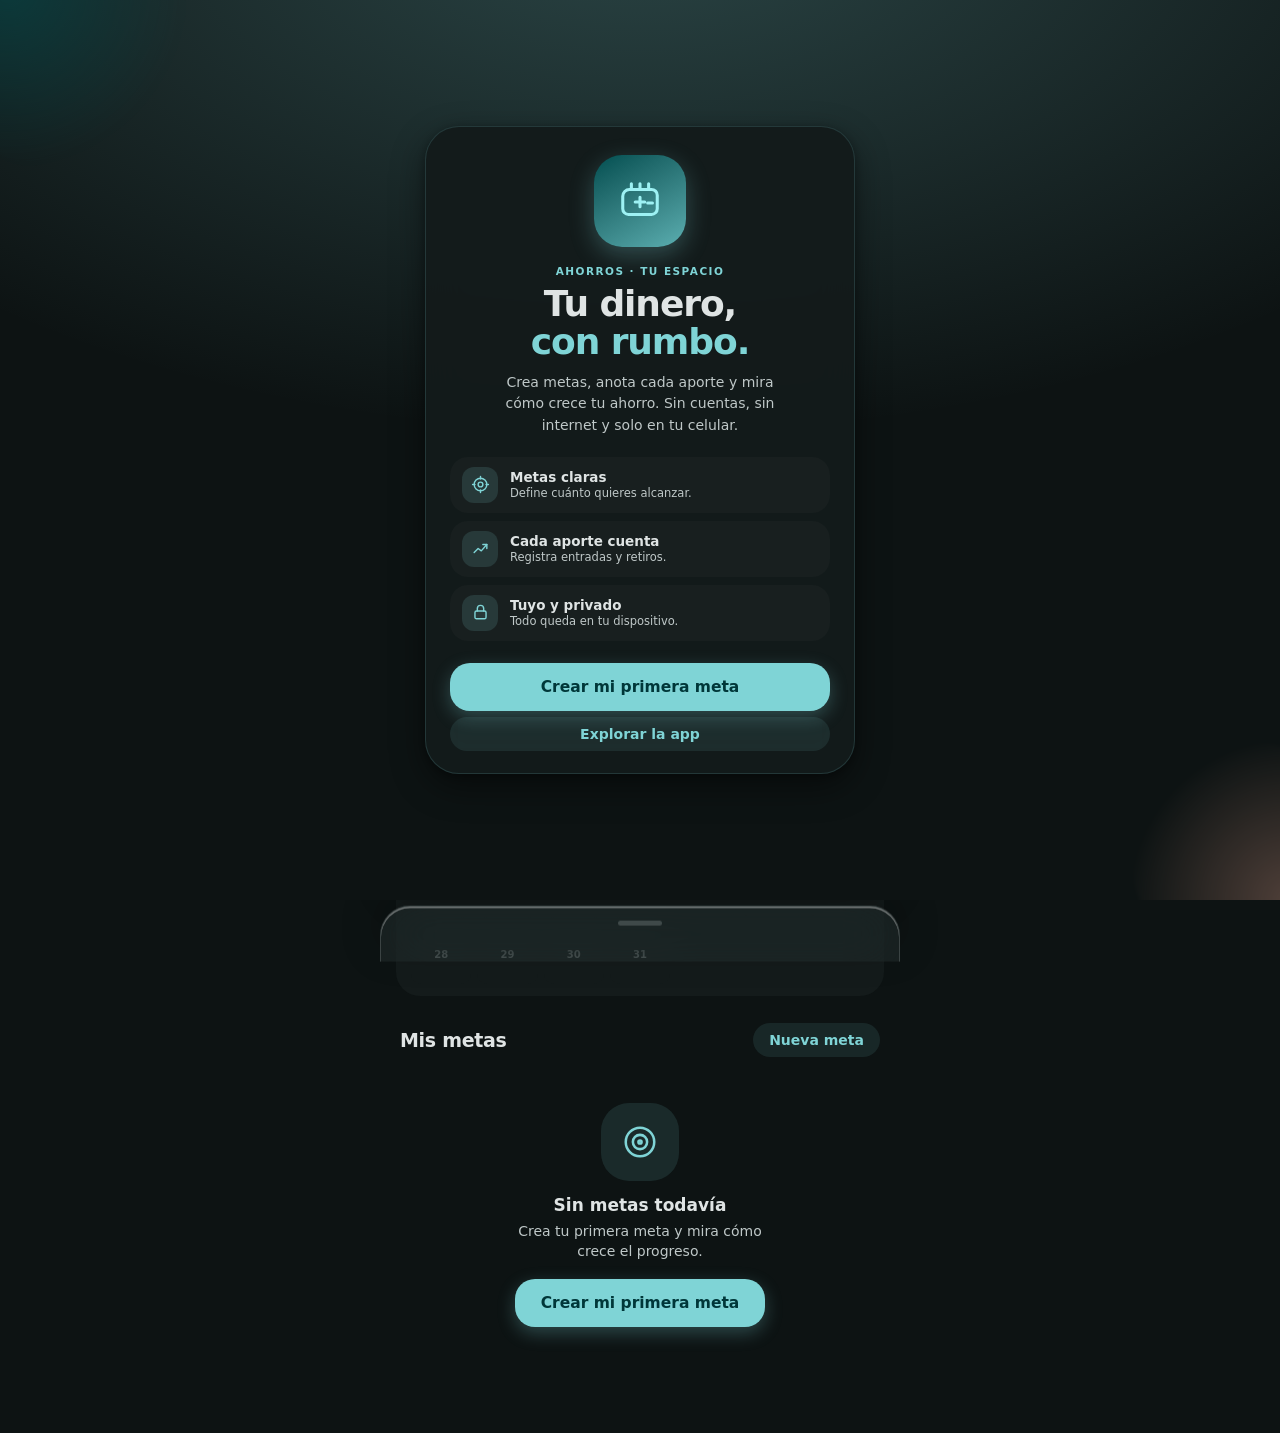
==== commit 9864ebd1: "feat: editar metas y movimientos, filtrar historial y calendario (v1.2.1)" ====
--- a/twa/app/src/main/assets/index.html
+++ b/twa/app/src/main/assets/index.html
@@ -87,6 +87,11 @@
               <div class="chart-head"><span>Últimos 7 días</span><b id="chartTotal">$0</b></div>
               <div class="chart" id="chart"></div>
             </div>
+            <div class="chart-card cal-card">
+              <div class="chart-head"><span>Aportes del mes</span><b id="calMonth"></b></div>
+              <div class="cal-week"><span>L</span><span>M</span><span>M</span><span>J</span><span>V</span><span>S</span><span>D</span></div>
+              <div class="cal-grid" id="calGrid"></div>
+            </div>
           </div>
         </section>
 
@@ -116,6 +121,21 @@
           <h2>Historial</h2>
           <span class="muted" id="historyCount"></span>
         </div>
+        <div class="history-filters">
+          <label class="field input-sm">
+            <span>Meta</span>
+            <select id="histGoal"><option value="all">Todas las metas</option></select>
+          </label>
+          <label class="field input-sm">
+            <span>Periodo</span>
+            <select id="histPeriod">
+              <option value="all">Todo el tiempo</option>
+              <option value="7">Últimos 7 días</option>
+              <option value="30">Últimos 30 días</option>
+              <option value="month">Este mes</option>
+            </select>
+          </label>
+        </div>
         <ul class="history" id="historyList"></ul>
         <div class="empty" id="emptyHistory" hidden>
           <div class="empty-art" aria-hidden="true">
@@ -125,8 +145,8 @@
               <path d="M12 8v4.5l3 1.8" />
             </svg>
           </div>
-          <h3>Aún no hay movimientos</h3>
-          <p>Cada aporte que hagas aparecerá aquí.</p>
+          <h3 id="emptyHistoryTitle">Aún no hay movimientos</h3>
+          <p id="emptyHistoryText">Cada aporte que hagas aparecerá aquí.</p>
         </div>
       </section>
 
--- a/twa/app/src/main/assets/styles.css
+++ b/twa/app/src/main/assets/styles.css
@@ -488,6 +488,17 @@
 .move-body strong { display: block; font-size: 14.5px; font-weight: 650; }
 .move-body span { font-size: 12.5px; color: var(--on-surface-variant); }
 .move-amt { font-size: 15px; font-weight: 800; font-variant-numeric: tabular-nums; color: var(--primary); }
+.move-hit { cursor: pointer; }
+.move-more {
+  flex: 0 0 auto;
+  width: 28px; height: 28px;
+  border-radius: 10px;
+  display: grid; place-items: center;
+  color: var(--on-surface-variant);
+  background: color-mix(in srgb, var(--on-surface) 6%, transparent);
+}
+.move-more svg { width: 16px; height: 16px; }
+.history-filters { display: grid; grid-template-columns: 1fr 1fr; gap: 10px; margin-bottom: 14px; }
 
 /* ============ empty ============ */
 .empty { text-align: center; padding: 34px 20px 10px; animation: rise .5s var(--ease-emph) both; }
@@ -697,6 +708,13 @@
   overscroll-behavior: contain;
 }
 .sheet.open { transform: translate(-50%, 0); }
+/* Con el teclado abierto, el sheet se sube y se encoge para ver lo escrito. */
+body.kb-open .sheet.open {
+  transform: translate(-50%, calc(-1 * var(--kb, 0px)));
+  max-height: calc(100dvh - var(--kb, 0px) - 12px);
+  transition-duration: .18s;
+}
+body.kb-open .scrim { opacity: .22; }
 .sheet-handle {
   width: 44px;
   height: 5px;
@@ -734,6 +752,23 @@
 }
 [data-theme="dark"] .field input, [data-theme="dark"] .amount-input { background: var(--surface-container); }
 .field input:focus, .amount-input:focus { outline-color: var(--primary); }
+.field select, select.field {
+  width: 100%;
+  border: 0;
+  border-radius: var(--r-md);
+  background: var(--surface-container-lowest, var(--surface));
+  color: var(--on-surface);
+  padding: 12px 14px;
+  font: inherit;
+  font-size: 14px;
+  font-weight: 600;
+  outline: 2px solid transparent;
+  transition: outline-color .25s var(--ease-emph), background-color .3s;
+}
+[data-theme="dark"] .field select,
+[data-theme="dark"] select.field { background: var(--surface-container); }
+.field select:focus, select.field:focus { outline-color: var(--primary); }
+.history-filters .field > span { font-size: 11px; margin-bottom: 4px; }
 
 .amount-wrap {
   display: flex;
@@ -1037,41 +1072,117 @@
   z-index: 200;
   display: grid;
   place-items: center;
-  padding: 24px;
-  background: var(--surface);
-  animation: welcomeIn .45s var(--ease-emph) both;
+  padding: 20px;
+  overflow: hidden;
+  background:
+    radial-gradient(120% 90% at 50% -10%, color-mix(in srgb, var(--primary) 26%, transparent), transparent 65%),
+    var(--surface);
+  animation: welcomeIn .5s var(--ease-emph) both;
 }
 .welcome.welcome-out { animation: welcomeOut .45s var(--ease-emph) both; }
 @keyframes welcomeIn { from { opacity: 0; transform: scale(1.03); } to { opacity: 1; transform: scale(1); } }
 @keyframes welcomeOut { from { opacity: 1; transform: scale(1); } to { opacity: 0; transform: scale(.97); } }
+
+.welcome-bg { position: absolute; inset: 0; pointer-events: none; }
+.wblob {
+  position: absolute;
+  border-radius: 50%;
+  filter: blur(2px);
+  opacity: .5;
+  animation: wblobFloat 9s ease-in-out infinite alternate;
+}
+.wblob-a {
+  width: 260px; height: 260px;
+  top: -90px; left: -70px;
+  background: radial-gradient(circle at 30% 30%, var(--primary-container), transparent 70%);
+}
+.wblob-b {
+  width: 230px; height: 230px;
+  right: -80px; bottom: -70px;
+  background: radial-gradient(circle at 70% 70%, color-mix(in srgb, var(--tertiary) 55%, transparent), transparent 72%);
+  animation-delay: -4s;
+}
+@keyframes wblobFloat { from { transform: translate3d(0,0,0) scale(1); } to { transform: translate3d(14px,-18px,0) scale(1.08); } }
+
 .welcome-card {
-  width: min(100%, 420px);
+  position: relative;
+  width: min(100%, 430px);
+  max-height: 100%;
+  overflow-y: auto;
+  padding: 28px 24px 22px;
   text-align: center;
+  border-radius: 34px;
+  border: 1px solid color-mix(in srgb, var(--primary) 16%, transparent);
+  background: color-mix(in srgb, var(--surface-container-low) 94%, transparent);
+  box-shadow: var(--shadow);
+  backdrop-filter: blur(18px);
 }
 .welcome-art {
-  width: 108px;
-  height: 108px;
-  margin: 0 auto 24px;
-  border-radius: 32px;
+  width: 92px;
+  height: 92px;
+  margin: 0 auto 18px;
+  border-radius: 28px;
   display: grid;
   place-items: center;
   color: var(--on-primary-container);
-  background: var(--primary-container);
-  box-shadow: var(--shadow);
-}
-.welcome-art svg { width: 54px; height: 54px; }
+  background: linear-gradient(150deg, var(--primary-container), color-mix(in srgb, var(--primary) 72%, var(--primary-container)));
+  box-shadow: 0 8px 24px color-mix(in srgb, var(--primary) 28%, transparent);
+}
+.welcome-art svg { width: 46px; height: 46px; }
+.welcome-eyebrow {
+  font-size: 10.5px;
+  font-weight: 800;
+  letter-spacing: .14em;
+  color: var(--primary);
+  margin-bottom: 8px;
+}
 .welcome-card h2 {
-  font-size: 28px;
+  font-size: clamp(28px, 8vw, 36px);
+  line-height: 1.06;
   font-weight: 800;
-  letter-spacing: -.02em;
-  margin-bottom: 12px;
-}
-.welcome-card p {
+  letter-spacing: -.03em;
+  margin-bottom: 10px;
+}
+.welcome-card h2 span { color: var(--primary); }
+.welcome-card > p {
   color: var(--on-surface-variant);
-  line-height: 1.6;
-  margin-bottom: 28px;
-}
+  font-size: 14px;
+  line-height: 1.55;
+  margin: 0 auto 20px;
+  max-width: 34ch;
+}
+.welcome-features {
+  display: grid;
+  gap: 8px;
+  margin-bottom: 22px;
+  text-align: left;
+}
+.wf {
+  display: flex;
+  align-items: center;
+  gap: 12px;
+  padding: 10px 12px;
+  border-radius: 18px;
+  background: color-mix(in srgb, var(--surface-container) 80%, transparent);
+}
+.wf-ic {
+  flex: 0 0 auto;
+  width: 36px;
+  height: 36px;
+  border-radius: 12px;
+  display: grid;
+  place-items: center;
+  color: var(--primary);
+  background: color-mix(in srgb, var(--primary) 14%, transparent);
+}
+.wf-ic svg { width: 19px; height: 19px; }
+.wf b { display: block; font-size: 13.5px; font-weight: 750; }
+.wf small { display: block; font-size: 11.5px; color: var(--on-surface-variant); margin-top: 1px; }
 .welcome-card .btn-filled { width: 100%; }
+.welcome-card .text-btn { width: 100%; margin-top: 6px; }
+@media (prefers-reduced-motion: reduce) {
+  .wblob { animation: none; }
+}
 
 /* ============ estadísticas (Material 3 Expressivo) ============ */
 .stats { margin: 2px 0 22px; }
@@ -1145,6 +1256,30 @@
   from { transform: scaleY(.02); opacity: .25; }
   to   { transform: scaleY(1); opacity: 1; }
 }
+
+/* Calendario de aportes */
+.cal-card { margin-top: 12px; }
+.cal-week {
+  display: grid; grid-template-columns: repeat(7, 1fr); gap: 6px;
+  margin: 4px 0 6px;
+  font-size: 9.5px; font-weight: 800; text-align: center;
+  color: var(--on-surface-variant);
+}
+.cal-grid { display: grid; grid-template-columns: repeat(7, 1fr); gap: 6px; }
+.cal-day {
+  aspect-ratio: 1;
+  border-radius: 10px;
+  display: grid; place-items: center;
+  font-size: 10px; font-weight: 700;
+  color: var(--on-surface-variant);
+  background: var(--surface-container-low);
+}
+.cal-day.blank { background: transparent; }
+.cal-day.today { outline: 2px solid var(--primary); outline-offset: -2px; color: var(--on-surface); }
+.cal-day.lv1 { color: var(--on-primary-container); background: color-mix(in srgb, var(--primary) 18%, var(--surface-container-low)); }
+.cal-day.lv2 { color: var(--on-primary-container); background: color-mix(in srgb, var(--primary) 34%, var(--surface-container-low)); }
+.cal-day.lv3 { color: var(--on-primary-container); background: color-mix(in srgb, var(--primary) 55%, var(--surface-container-low)); }
+.cal-day.lv4 { color: var(--on-primary); background: var(--primary); }
 
 /* ============ bloqueo de app (PIN / patrón / huella) ============ */
 .lock {
